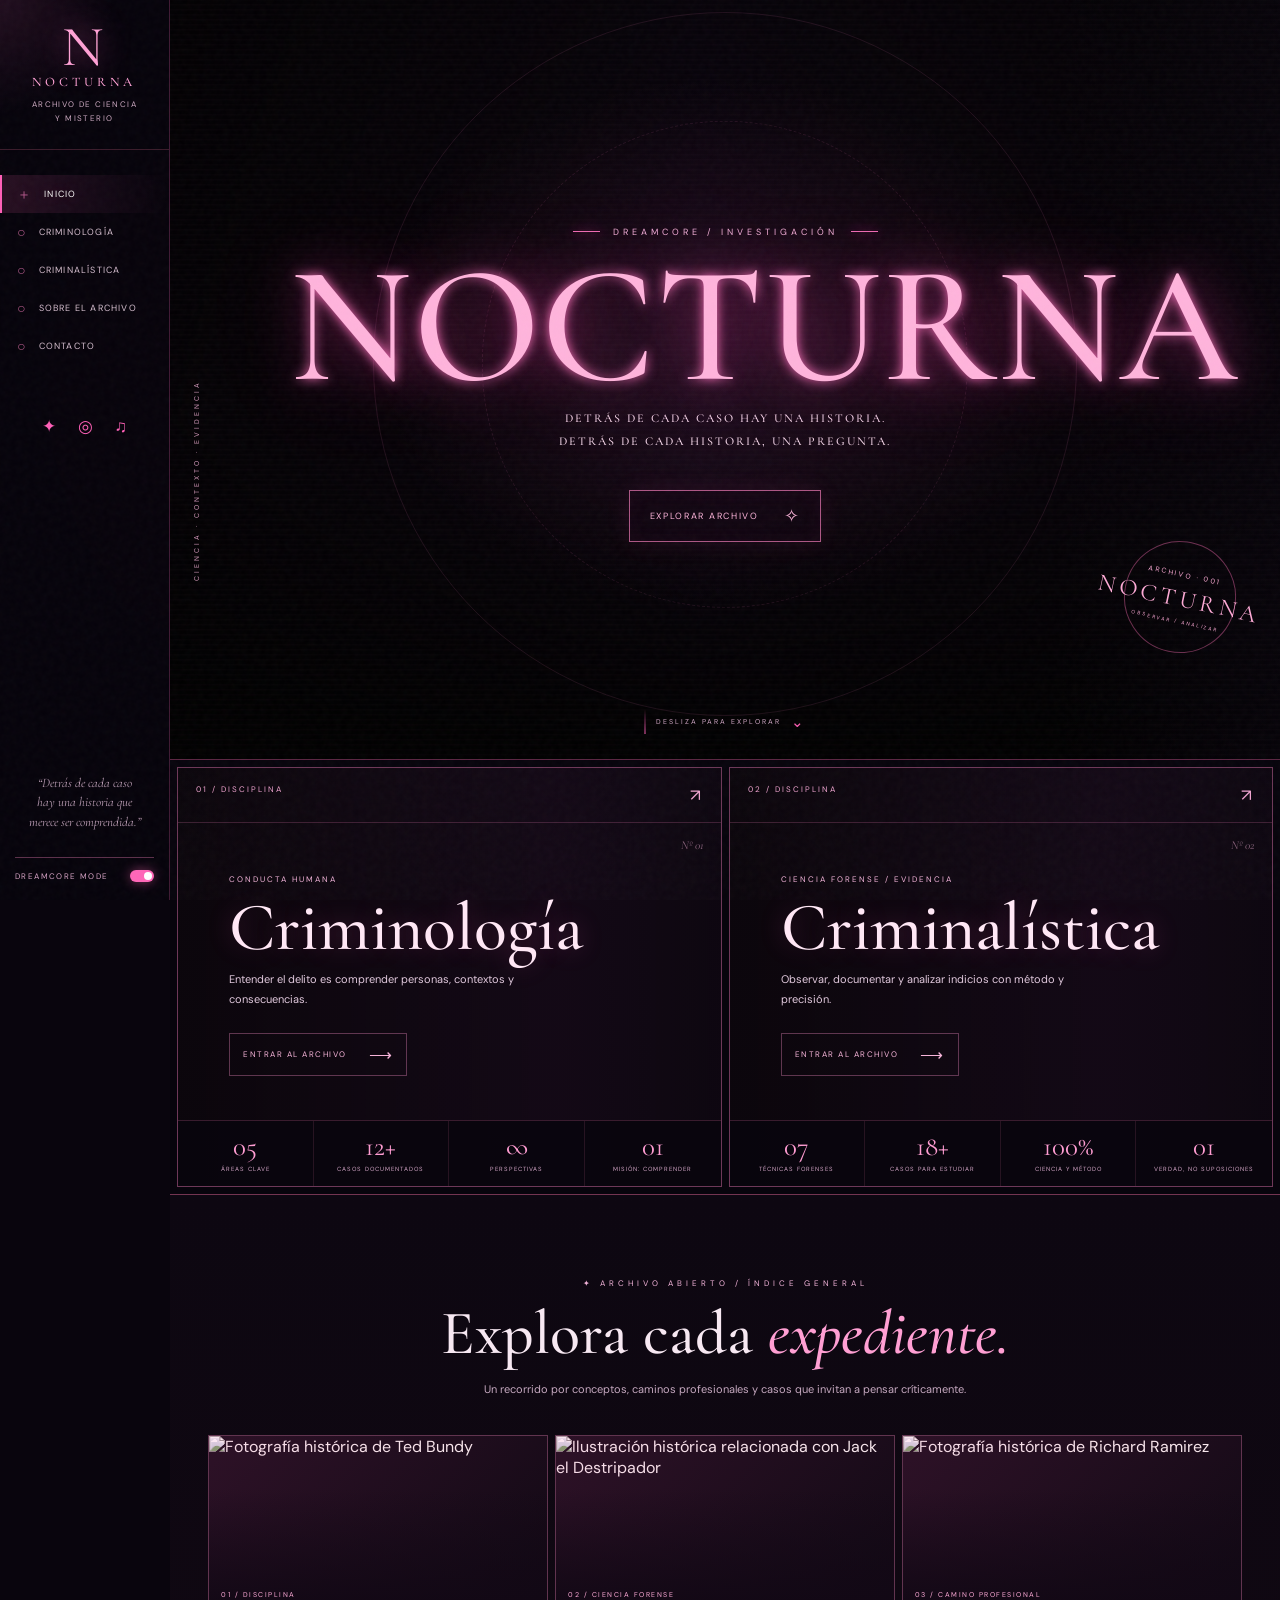
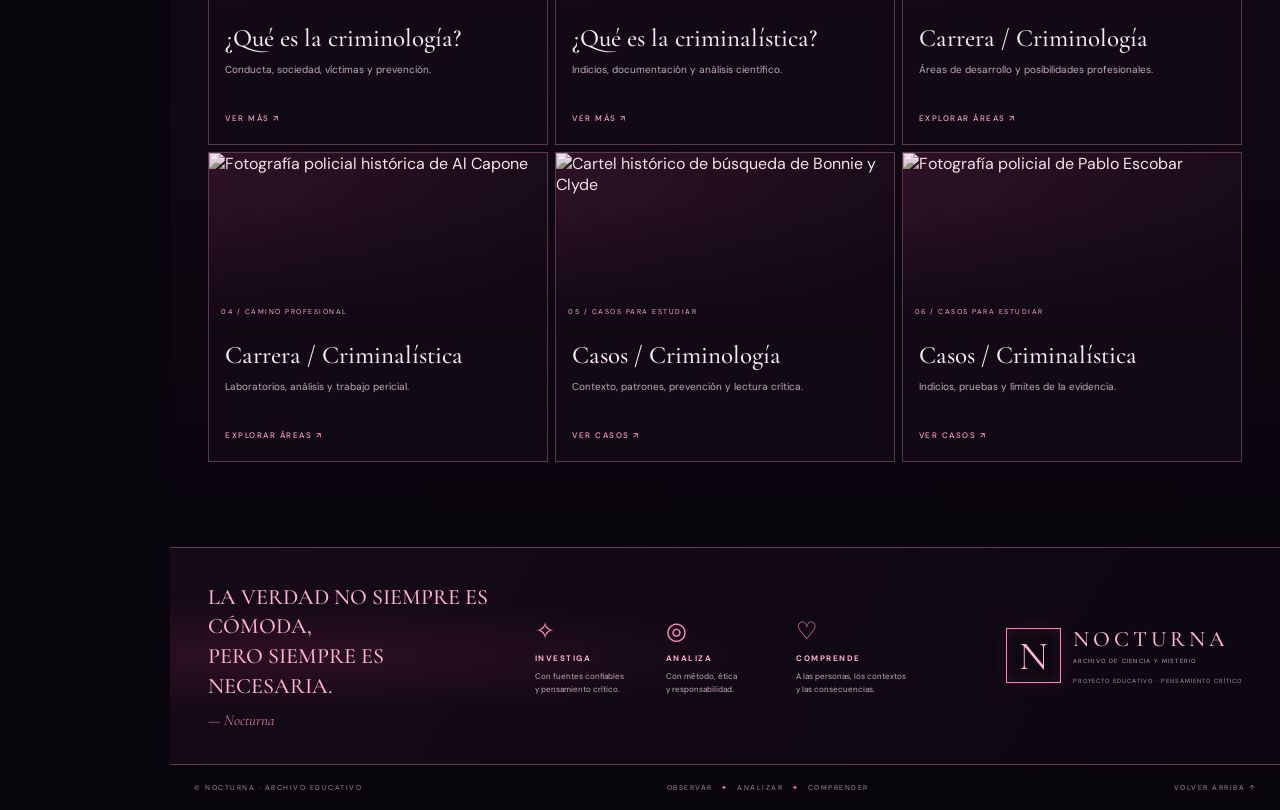
==== index.html @ 938186e5 "Add files via upload" ====
<!doctype html>
<html lang="es">
<head>
<meta charset="utf-8">
<meta name="viewport" content="width=device-width, initial-scale=1">
<meta name="theme-color" content="#09050d">
<meta name="color-scheme" content="dark">
<title>NOCTURNA — Archivo de ciencia y misterio</title>
<link rel="preconnect" href="https://fonts.googleapis.com">
<link rel="preconnect" href="https://fonts.gstatic.com" crossorigin>
<link href="https://fonts.googleapis.com/css2?family=Cormorant+Garamond:wght@400;500;600;700&family=DM+Sans:wght@400;500;600;700&display=swap" rel="stylesheet">
<link rel="stylesheet" href="styles.css">
<script src="script.js" defer></script>
</head>
<body class="home-page">
<div class="reading-progress" aria-hidden="true"></div>
<div class="noise" aria-hidden="true"></div>
<div class="ambient ambient-one" aria-hidden="true"></div><div class="ambient ambient-two" aria-hidden="true"></div>
<aside class="side-rail">
  <a class="brand-mark" href="index.html" aria-label="Nocturna, inicio"><span>N</span><b>NOCTURNA<small>ARCHIVO DE CIENCIA<br>Y MISTERIO</small></b></a>
  <nav class="rail-nav" aria-label="Navegación principal">
    <a class="active" href="index.html"><i>＋</i>Inicio</a>
    <a href="criminologia.html"><i>○</i>Criminología</a>
    <a href="criminalistica.html"><i>○</i>Criminalística</a>
    <a href="#archivo"><i>○</i>Sobre el archivo</a>
    <a href="#contacto"><i>○</i>Contacto</a>
  </nav>
  <div class="rail-social"><span>✦</span><span>◎</span><span>♫</span></div>
  <p class="rail-quote">“Detrás de cada caso<br>hay una historia que<br>merece ser comprendida.”</p>
  <button class="dream-toggle" type="button" aria-pressed="true"><span>DREAMCORE MODE</span><i></i></button>
</aside>
<main class="site-main" id="top">
  <section class="hero-dream">
    <div class="hero-backdrop"></div><div class="hero-vignette"></div>
    <div class="hero-orbit orbit-a"></div><div class="hero-orbit orbit-b"></div>
    <div class="hero-stamp">ARCHIVO · 001<br><b>NOCTURNA</b><small>OBSERVAR / ANALIZAR</small></div>
    <div class="hero-content">
      <p class="kicker"><span></span> DREAMCORE / INVESTIGACIÓN <span></span></p>
      <h1 data-glitch="NOCTURNA">NOCTURNA</h1>
      <p class="hero-subtitle">DETRÁS DE CADA CASO HAY UNA HISTORIA.<br>DETRÁS DE CADA HISTORIA, UNA PREGUNTA.</p>
      <a class="button-outline" href="#disciplinas">EXPLORAR ARCHIVO <b>✧</b></a>
    </div>
    <div class="hero-scroll"><span></span> DESLIZA PARA EXPLORAR <b>⌄</b></div>
    <div class="hero-side-note">CIENCIA · CONTEXTO · EVIDENCIA</div>
  </section>

  <section class="discipline-grid" id="disciplinas">
    <a class="discipline-panel panel-crim reveal" href="criminologia.html">
      <div class="panel-bg"></div><div class="panel-top"><span>01 / DISCIPLINA</span><span>↗</span></div>
      <div class="panel-copy"><p class="kicker">CONDUCTA HUMANA</p><h2>Criminología</h2><p>Entender el delito es comprender personas, contextos y consecuencias.</p><span class="enter-link">ENTRAR AL ARCHIVO <b>⟶</b></span></div>
      <div class="panel-stats"><div><b>05</b><small>ÁREAS CLAVE</small></div><div><b>12+</b><small>CASOS DOCUMENTADOS</small></div><div><b>∞</b><small>PERSPECTIVAS</small></div><div><b>01</b><small>MISIÓN: COMPRENDER</small></div></div>
      <span class="panel-index">Nº 01</span>
    </a>
    <a class="discipline-panel panel-forensic reveal" href="criminalistica.html">
      <div class="panel-bg"></div><div class="panel-top"><span>02 / DISCIPLINA</span><span>↗</span></div>
      <div class="panel-copy"><p class="kicker">CIENCIA FORENSE / EVIDENCIA</p><h2>Criminalística</h2><p>Observar, documentar y analizar indicios con método y precisión.</p><span class="enter-link">ENTRAR AL ARCHIVO <b>⟶</b></span></div>
      <div class="panel-stats"><div><b>07</b><small>TÉCNICAS FORENSES</small></div><div><b>18+</b><small>CASOS PARA ESTUDIAR</small></div><div><b>100%</b><small>CIENCIA Y MÉTODO</small></div><div><b>01</b><small>VERDAD, NO SUPOSICIONES</small></div></div>
      <span class="panel-index">Nº 02</span>
    </a>
  </section>

<section class="archive-board" id="archivo">
    <div class="board-heading reveal">
        <p class="kicker">✦ ARCHIVO ABIERTO / ÍNDICE GENERAL</p>
        <h2>Explora cada <em>expediente.</em></h2>
        <p>Un recorrido por conceptos, caminos profesionales y casos que invitan a pensar críticamente.</p>
    </div>

    <div class="archive-cards">

       
        <a class="archive-card card-portrait reveal" href="criminologia.html">
            <div class="archive-image">
                <img src="https://commons.wikimedia.org/wiki/Special:FilePath/Ted_Bundy_headshot.jpg"
                     alt="Fotografía histórica de Ted Bundy"
                     loading="lazy">
                <span>01 / DISCIPLINA</span>
            </div>
            <div class="archive-copy">
                <h3>¿Qué es la criminología?</h3>
                <p>Conducta, sociedad, víctimas y prevención.</p>
                <b>VER MÁS ↗</b>
            </div>
        </a>

        <a class="archive-card card-lab reveal" href="criminalistica.html">
            <div class="archive-image">
                <img src="https://commons.wikimedia.org/wiki/Special:FilePath/Jack_the_ripper.jpg"
                     alt="Ilustración histórica relacionada con Jack el Destripador"
                     loading="lazy">
                <span>02 / CIENCIA FORENSE</span>
            </div>
            <div class="archive-copy">
                <h3>¿Qué es la criminalística?</h3>
                <p>Indicios, documentación y análisis científico.</p>
                <b>VER MÁS ↗</b>
            </div>
        </a>

        
        <a class="archive-card reveal" href="carrera-criminologia.html">
    <div class="archive-image">
        <img src="https://tse4.mm.bing.net/th/id/OIP.W97RpSwmTF-yBFMrzdHCOQHaDt?r=0&rs=1&pid=ImgDetMain&o=7&rm=3"
             alt="Fotografía histórica de Richard Ramirez"
             loading="lazy">
        <span>03 / CAMINO PROFESIONAL</span>
    </div>
    <div class="archive-copy">
        <h3>Carrera / Criminología</h3>
        <p>Áreas de desarrollo y posibilidades profesionales.</p>
        <b>EXPLORAR ÁREAS ↗</b>
    </div>
</a>
        
        <a class="archive-card reveal" href="carrera-criminalistica.html">
            <div class="archive-image">
                <img src="https://commons.wikimedia.org/wiki/Special:FilePath/Al_Capone.jpg"
                     alt="Fotografía policial histórica de Al Capone"
                     loading="lazy">
                <span>04 / CAMINO PROFESIONAL</span>
            </div>
            <div class="archive-copy">
                <h3>Carrera / Criminalística</h3>
                <p>Laboratorios, análisis y trabajo pericial.</p>
                <b>EXPLORAR ÁREAS ↗</b>
            </div>
        </a>

        
        <a class="archive-card card-case reveal" href="casos-criminologia.html">
            <div class="archive-image">
                <img src="https://commons.wikimedia.org/wiki/Special:FilePath/Bonnie_%26_Clyde_wanted_poster%2C_1934.jpg"
                     alt="Cartel histórico de búsqueda de Bonnie y Clyde"
                     loading="lazy">
                <span>05 / CASOS PARA ESTUDIAR</span>
            </div>
            <div class="archive-copy">
                <h3>Casos / Criminología</h3>
                <p>Contexto, patrones, prevención y lectura crítica.</p>
                <b>VER CASOS ↗</b>
            </div>
        </a>

        
        <a class="archive-card card-case reveal" href="casos-criminalistica.html">
            <div class="archive-image">
                <img src="https://commons.wikimedia.org/wiki/Special:FilePath/Pablo_Escobar_1976_mugshot.png"
                     alt="Fotografía policial de Pablo Escobar"
                     loading="lazy">
                <span>06 / CASOS PARA ESTUDIAR</span>
            </div>
            <div class="archive-copy">
                <h3>Casos / Criminalística</h3>
                <p>Indicios, pruebas y límites de la evidencia.</p>
                <b>VER CASOS ↗</b>
            </div>
        </a>

    </div>
</section>

  <section class="manifesto" id="contacto">
    <div class="manifesto-quote"><p>LA VERDAD NO SIEMPRE ES CÓMODA,<br>PERO SIEMPRE ES NECESARIA.</p><em>— Nocturna</em></div>
    <div class="manifesto-values"><div><span>✧</span><b>INVESTIGA</b><small>Con fuentes confiables<br>y pensamiento crítico.</small></div><div><span>◎</span><b>ANALIZA</b><small>Con método, ética<br>y responsabilidad.</small></div><div><span>♡</span><b>COMPRENDE</b><small>A las personas, los contextos<br>y las consecuencias.</small></div></div>
    <div class="manifesto-brand"><span class="brand-square">N</span><div><b>NOCTURNA</b><small>ARCHIVO DE CIENCIA Y MISTERIO</small></div><p>PROYECTO EDUCATIVO · PENSAMIENTO CRÍTICO</p></div>
  </section>
  <footer class="site-footer"><span>© NOCTURNA · ARCHIVO EDUCATIVO</span><span>OBSERVAR <i>✦</i> ANALIZAR <i>✦</i> COMPRENDER</span><a href="#top">VOLVER ARRIBA ↑</a></footer>
</main>
</body>
</html>
---- styles.css ----
@import url('https://fonts.googleapis.com/css2?family=Cormorant+Garamond:wght@400;500;600;700&family=DM+Sans:wght@400;500;600;700&display=swap');
:root{--bg:#09050d;--panel:#120914;--pink:#ff5fb7;--pink2:#ffa1d5;--violet:#a66bff;--text:#f7e8f2;--muted:#c3a8bc;--line:#63344f;--serif:'Cormorant Garamond',Georgia,serif;--sans:'DM Sans',Arial,sans-serif;--rail:170px}
*{box-sizing:border-box}html{scroll-behavior:smooth;scroll-padding-top:80px;background:var(--bg)}body{margin:0;background:var(--bg);color:var(--text);font-family:var(--sans);overflow-x:hidden}a{color:inherit;text-decoration:none}img{max-width:100%;display:block}button{font:inherit}::selection{background:#ff5fb766;color:white}
body:before{content:"";position:fixed;inset:0;z-index:70;pointer-events:none;opacity:.08;background-image:url("data:image/svg+xml,%3Csvg viewBox='0 0 180 180' xmlns='http://www.w3.org/2000/svg'%3E%3Cfilter id='n'%3E%3CfeTurbulence type='fractalNoise' baseFrequency='.8' numOctaves='3' stitchTiles='stitch'/%3E%3C/filter%3E%3Crect width='100%25' height='100%25' filter='url(%23n)' opacity='.4'/%3E%3C/svg%3E")}
.reading-progress{position:fixed;z-index:100;top:0;left:0;width:0;height:2px;background:linear-gradient(90deg,#ff5fb7,#b06cff,#b4efff);box-shadow:0 0 15px #ff5fb7}
.noise{position:fixed;inset:0;z-index:0;pointer-events:none;background-image:radial-gradient(1px 1px at 12% 25%,#fff 50%,transparent),radial-gradient(2px 2px at 82% 15%,#ff91d5 50%,transparent),radial-gradient(1px 1px at 41% 78%,#fff 50%,transparent),radial-gradient(1px 1px at 70% 64%,#d8a3ff 50%,transparent);background-size:280px 300px,420px 390px,330px 350px,390px 420px;opacity:.42;animation:stars 45s linear infinite}
.ambient{position:fixed;z-index:0;width:40vw;height:40vw;border-radius:50%;filter:blur(90px);opacity:.1;pointer-events:none}.ambient-one{background:#ff3cae;left:10%;top:15%;animation:ambient 14s ease-in-out infinite alternate}.ambient-two{background:#7e42ff;right:0;bottom:0;animation:ambient 18s ease-in-out infinite alternate-reverse}
.side-rail{position:fixed;z-index:60;inset:0 auto 0 0;width:var(--rail);display:flex;flex-direction:column;background:#07040bea;border-right:1px solid #b04a8355;backdrop-filter:blur(18px);padding:0 0 18px}.brand-mark{height:150px;display:flex;align-items:center;justify-content:center;flex-direction:column;gap:5px;border-bottom:1px solid #74364f7a;color:var(--pink2);font-family:var(--serif);letter-spacing:4px}.brand-mark>span{font-size:57px;line-height:.8;text-shadow:0 0 30px #ff5fb7aa}.brand-mark b{font-weight:500;font-size:13px;text-align:center}.brand-mark small{display:block;font:8px/1.7 var(--sans);letter-spacing:1.4px;color:#cda9c2;margin-top:8px}.rail-nav{padding:25px 0;display:grid;gap:0}.rail-nav a{height:38px;display:flex;align-items:center;gap:12px;padding:0 15px;color:#d7bfd0;text-transform:uppercase;font-size:9px;letter-spacing:1.2px;border-left:2px solid transparent;transition:.3s}.rail-nav a i{font-style:normal;color:#b45a8d;font-size:14px}.rail-nav a:hover,.rail-nav a.active{color:#fff;border-left-color:var(--pink);background:linear-gradient(90deg,#ff5fb722,transparent);text-shadow:0 0 14px #ff5fb755}.rail-social{display:flex;justify-content:center;gap:22px;padding:25px 0;color:var(--pink);font-size:17px}.rail-quote{margin:auto 14px 25px;text-align:center;font:italic 13px/1.5 var(--serif);color:#b99bb3}.dream-toggle{margin:0 15px;padding:12px 0 0;border:0;border-top:1px solid #5c304b;background:none;color:#d8a4c7;display:flex;align-items:center;justify-content:space-between;font-size:8px;letter-spacing:1.4px;cursor:pointer}.dream-toggle i{width:24px;height:12px;border-radius:20px;background:#ff66b8;box-shadow:0 0 12px #ff66b877;position:relative}.dream-toggle i:after{content:"";position:absolute;width:8px;height:8px;right:2px;top:2px;border-radius:50%;background:white;transition:.3s}.dream-toggle[aria-pressed="false"] i{background:#5e5261;box-shadow:none}.dream-toggle[aria-pressed="false"] i:after{right:14px}
.site-main{position:relative;z-index:1;margin-left:var(--rail);min-width:0}.hero-dream{height:min(760px,100vh);min-height:590px;position:relative;isolation:isolate;overflow:hidden;display:flex;align-items:center;justify-content:center;text-align:center;border-bottom:1px solid #9d426d88;background:#100714}.hero-backdrop{position:absolute;inset:-4%;z-index:-3;background-image:linear-gradient(90deg,#08040bd1,#13071865 48%,#08040bba),linear-gradient(0deg,#0a050e 0%,transparent 45%,#0a050e55),url('https://images.unsplash.com/photo-1518709268805-4e9042af9f23?auto=format&fit=crop&w=2200&q=90');background-size:cover;background-position:center 48%;filter:saturate(.8) contrast(1.15);animation:heroZoom 32s ease-in-out infinite alternate}.hero-vignette{position:absolute;inset:0;z-index:-2;background:radial-gradient(ellipse at 50% 45%,#ec58b61b,transparent 45%),linear-gradient(90deg,transparent 80%,#09050d99)}.hero-dream:before{content:"";position:absolute;inset:0;pointer-events:none;background:repeating-linear-gradient(0deg,transparent 0 3px,#ff8bc507 4px 5px);opacity:.55}.hero-content{width:min(900px,90%);padding:40px 15px;animation:heroEnter 1.6s cubic-bezier(.16,1,.3,1) both}.kicker{display:flex;align-items:center;justify-content:center;gap:13px;font-size:9px;letter-spacing:4px;color:#f2b3d9}.kicker>span{display:inline-block;width:27px;height:1px;background:#ef6eb6;box-shadow:0 0 12px #ff5fb7}.hero-content h1{position:relative;margin:22px 0 14px;font:500 clamp(76px,13vw,178px)/.8 var(--serif);letter-spacing:.01em;color:#ffb4dc;text-shadow:0 0 12px #ff72be,0 0 55px #ff4cae88,0 0 110px #d92f9b55;animation:titlePulse 6s ease-in-out infinite}.hero-content h1:after{content:"NOCTURNA";position:absolute;inset:0;color:#a55dff;opacity:0;clip-path:inset(45% 0 42%);transform:translateX(4px);animation:glitch 8s infinite}.hero-subtitle{font:500 12px/1.9 var(--serif);letter-spacing:2px;color:#f6d9eb}.button-outline{display:inline-flex;align-items:center;gap:25px;margin-top:26px;padding:13px 20px;border:1px solid #ff81c2a8;color:#ffb6dc;font-size:9px;letter-spacing:1.7px;background:#16081755;box-shadow:inset 0 0 20px #ff5fb70c,0 0 25px #ff5fb718;transition:transform .35s,box-shadow .35s,background .35s}.button-outline:hover{transform:translateY(-4px);background:#ff5fb71c;box-shadow:0 0 30px #ff5fb744,inset 0 0 25px #ff5fb71c}.button-outline b{font-size:18px;font-weight:400}.hero-stamp{position:absolute;right:4%;bottom:14%;width:112px;height:112px;border:1px solid #f96cb46b;border-radius:50%;display:flex;flex-direction:column;align-items:center;justify-content:center;gap:5px;color:#ffabd7;font-size:7px;letter-spacing:2px;transform:rotate(12deg);animation:stampFloat 9s ease-in-out infinite}.hero-stamp b{font:24px var(--serif);letter-spacing:4px}.hero-stamp small{font-size:5px}.hero-scroll{position:absolute;bottom:25px;left:50%;transform:translateX(-50%);display:flex;align-items:center;gap:10px;font-size:7px;letter-spacing:2px;color:#d3a9c7}.hero-scroll span{width:1px;height:25px;background:linear-gradient(transparent,var(--pink));animation:scrollLine 1.8s ease-in-out infinite}.hero-scroll b{font-size:15px;color:var(--pink);font-weight:400}.hero-side-note{position:absolute;left:22px;top:50%;writing-mode:vertical-rl;transform:rotate(180deg);font-size:7px;letter-spacing:3px;color:#d49abb}
.hero-orbit{position:absolute;border:1px solid #ff80c41b;border-radius:50%;pointer-events:none}.orbit-a{width:55vw;height:55vw;left:50%;top:48%;transform:translate(-50%,-50%);animation:orbitSpin 80s linear infinite}.orbit-b{width:38vw;height:38vw;left:50%;top:48%;transform:translate(-50%,-50%);border-style:dashed;animation:orbitSpin 100s linear infinite reverse}
.discipline-grid{display:grid;grid-template-columns:1fr 1fr;gap:7px;padding:7px;background:#07040c;border-bottom:1px solid #733451}.discipline-panel{min-height:420px;position:relative;isolation:isolate;overflow:hidden;border:1px solid #6d3858;background:#130917;display:flex;flex-direction:column;justify-content:space-between;transition:border-color .4s}.discipline-panel:hover{border-color:#ff80c4;box-shadow:inset 0 0 45px #ff5fb711,0 0 25px #ff5fb71a}.panel-bg{position:absolute;inset:0;z-index:-2;background-size:cover;background-position:center;filter:saturate(.75);transition:transform 1s,filter .6s}.panel-crim .panel-bg{background-image:linear-gradient(90deg,#0b050bd9,#16081775 70%,#09050c88),url('https://i.makeagif.com/media/10-30-2022/An2m3F.gif')}.panel-forensic .panel-bg{background-image:linear-gradient(90deg,#0b050bd9,#16081775 70%,#09050c88),url('https://media1.tenor.com/m/6hXnv1SwaI8AAAAC/terrified-ed-gein.gif')}.discipline-panel:hover .panel-bg{transform:scale(1.06);filter:saturate(1)}.panel-top{display:flex;justify-content:space-between;padding:16px 18px;color:#f0a4d0;font-size:8px;letter-spacing:2px;border-bottom:1px solid #d66ca33d}.panel-top span:last-child{font-size:17px}.panel-copy{max-width:490px;padding:28px clamp(20px,4vw,54px) 30px}.panel-copy .kicker{justify-content:flex-start;font-size:8px;letter-spacing:2px}.panel-copy h2{font:500 clamp(40px,5.3vw,72px)/.92 var(--serif);margin:12px 0;color:#ffe7f5;text-shadow:0 0 25px #f35cac44}.panel-copy>p:not(.kicker){max-width:310px;font-size:11px;line-height:1.8;color:#e1c9dd}.enter-link{display:inline-flex;gap:22px;align-items:center;margin-top:12px;padding:10px 13px;border:1px solid #f28ac35c;color:#f6b4d9;font-size:8px;letter-spacing:1.5px;transition:.3s}.discipline-panel:hover .enter-link{background:#ff5fb71a;border-color:#ff8dcb;box-shadow:0 0 18px #ff5fb722}.enter-link b{font-size:16px;font-weight:400}.panel-stats{display:grid;grid-template-columns:repeat(4,1fr);background:#09050de0;border-top:1px solid #8d45695e}.panel-stats div{padding:13px 5px;text-align:center;border-right:1px solid #6b36524f}.panel-stats div:last-child{border:0}.panel-stats b{display:block;font:27px/.95 var(--serif);color:#ff9dd2}.panel-stats small{display:block;margin-top:5px;font-size:6px;letter-spacing:1px;color:#d3a6c6}.panel-index{position:absolute;right:18px;top:70px;font:italic 12px var(--serif);color:#f7b6db8a}
.archive-board{padding:75px clamp(18px,3vw,44px) 85px;background:linear-gradient(180deg,#0d0711,#100812 55%,#09050d)}.board-heading{margin:0 auto 35px;text-align:center;max-width:620px}.board-heading .kicker{font-size:8px}.board-heading h2{font:500 clamp(38px,5vw,62px)/1 var(--serif);margin:15px 0}.board-heading h2 em{color:#ff9fd3}.board-heading>p:last-child{font-size:11px;line-height:1.8;color:#c6a9c0}.archive-cards{display:grid;grid-template-columns:repeat(3,minmax(0,1fr));gap:7px}.archive-card{min-width:0;position:relative;border:1px solid #61344f;background:#110914;overflow:hidden;transition:transform .4s,border-color .4s,box-shadow .4s}.archive-card:hover{transform:translateY(-6px);border-color:#ff7ebf;box-shadow:0 18px 45px #0008,0 0 22px #ff5fb718}.archive-image{height:175px;position:relative;overflow:hidden}.archive-image:after{content:"";position:absolute;inset:0;background:linear-gradient(0deg,#120815 0%,transparent 70%),linear-gradient(135deg,#e849a322,transparent)}.archive-image img{width:100%;height:100%;object-fit:cover;filter:grayscale(.25) sepia(.1) saturate(.65);transition:transform .8s,filter .5s}.archive-card:hover .archive-image img{transform:scale(1.08);filter:saturate(.95)}.archive-image span{position:absolute;z-index:1;left:12px;bottom:12px;color:#ffabd8;font-size:7px;letter-spacing:1.5px}.archive-copy{padding:15px 16px 18px}.archive-copy h3{font:500 25px/1 var(--serif);margin:0 0 10px;color:#fbe6f4}.archive-copy p{font-size:10px;line-height:1.7;color:#c3a9bd;min-height:34px}.archive-copy>b{display:inline-block;margin-top:6px;color:#ff9fd2;font-size:8px;letter-spacing:1.5px;font-weight:500}.archive-card:hover .archive-copy>b{color:white;text-shadow:0 0 12px #ff5fb7}
.manifesto{display:grid;grid-template-columns:1fr 1.25fr 1fr;gap:22px;align-items:center;padding:35px clamp(18px,3vw,40px);border-top:1px solid #703550;border-bottom:1px solid #703550;background:radial-gradient(ellipse at 10% 50%,#a42c712b,transparent 35%),linear-gradient(120deg,#170a17,#0c0710)}.manifesto-quote p{font:500 22px/1.35 var(--serif);color:#ffb1d8;margin:0}.manifesto-quote em{display:block;margin-top:9px;font:italic 15px var(--serif);color:#c57ab0}.manifesto-values{display:grid;grid-template-columns:repeat(3,1fr);gap:12px}.manifesto-values div{display:grid;justify-items:start;gap:7px}.manifesto-values span{font-size:24px;color:#ff87c7}.manifesto-values b{font-size:8px;letter-spacing:1.5px;color:#ffb1d8}.manifesto-values small{font-size:8px;line-height:1.7;color:#c5a9be}.manifesto-brand{display:grid;grid-template-columns:55px 1fr;gap:12px;align-items:center;justify-self:end}.brand-square{grid-row:span 2;display:grid;place-items:center;width:55px;height:55px;border:1px solid #ff80c4;color:#ffb4dc;font:40px var(--serif);box-shadow:inset 0 0 15px #ff5fb71b,0 0 20px #ff5fb71b}.manifesto-brand>div>b{font:500 22px var(--serif);letter-spacing:4px;color:#ffb4dc}.manifesto-brand>div>small{display:block;font-size:6px;letter-spacing:1.2px;color:#c9a5bf;margin-top:5px}.manifesto-brand>p{grid-column:2;margin:0;font-size:6px;letter-spacing:1px;color:#b892ad}.site-footer{display:flex;justify-content:space-between;gap:15px;flex-wrap:wrap;padding:18px 24px;background:#07040a;color:#a989a1;font-size:7px;letter-spacing:1.5px}.site-footer i{font-style:normal;color:#ff75c0;padding:0 5px}.site-footer a:hover{color:#ffb5dc}
.reveal{opacity:0;transform:translateY(24px);filter:blur(3px);transition:opacity .9s,transform .9s cubic-bezier(.16,1,.3,1),filter .9s}.reveal.visible{opacity:1;transform:none;filter:none}
.cursor-glow{position:fixed;z-index:65;pointer-events:none;width:230px;height:230px;left:0;top:0;border-radius:50%;transform:translate(-50%,-50%);background:radial-gradient(circle,#ff62bb1c,transparent 70%);mix-blend-mode:screen}.cursor-trail{position:fixed;z-index:66;pointer-events:none;width:5px;height:5px;border-radius:50%;background:#ffc5e6;box-shadow:0 0 14px 4px #ff69bd88;animation:trailFade .65s ease-out forwards}
.dream-off .noise,.dream-off .ambient,.dream-off .hero-orbit{display:none}.dream-off .hero-content h1{text-shadow:none}.dream-off .cursor-glow{display:none}
@keyframes stars{to{background-position:280px 300px,-420px 390px,330px -350px,-390px -420px}}@keyframes ambient{to{transform:translate(10vw,-6vh) scale(1.25);opacity:.17}}@keyframes heroZoom{from{transform:scale(1);filter:saturate(.7) contrast(1.05)}to{transform:scale(1.12);filter:saturate(1) contrast(1.2)}}@keyframes heroEnter{from{opacity:0;transform:translateY(30px);filter:blur(8px)}to{opacity:1;transform:none;filter:none}}@keyframes titlePulse{0%,100%{text-shadow:0 0 12px #ff72be,0 0 55px #ff4cae66,0 0 100px #d92f9b33}50%{text-shadow:0 0 18px #fff0fa,0 0 65px #ff4caeaa,0 0 130px #d92f9b66}}@keyframes glitch{0%,93%,100%{opacity:0;transform:translateX(0)}94%{opacity:.7;transform:translateX(-5px)}95%{opacity:.35;transform:translateX(5px)}96%{opacity:0}}@keyframes stampFloat{0%,100%{transform:rotate(12deg) translateY(0)}50%{transform:rotate(7deg) translateY(-13px)}}@keyframes scrollLine{0%,100%{opacity:.4;transform:scaleY(.7);transform-origin:top}50%{opacity:1;transform:scaleY(1.1)}}@keyframes orbitSpin{to{rotate:360deg}}@keyframes trailFade{to{opacity:0;transform:scale(.1) translateY(8px)}}

/* Shared subpage design system */
.header{position:sticky;top:0;z-index:60;min-height:72px;padding:10px clamp(18px,4vw,60px);display:flex;align-items:center;justify-content:space-between;gap:22px;background:#09050de8;border-bottom:1px solid #6f3855;backdrop-filter:blur(18px)}.header:after{content:"";position:absolute;bottom:-1px;left:0;right:0;height:1px;background:linear-gradient(90deg,transparent,#ff69ba,#a56cff,transparent);animation:line 7s infinite alternate}.logo{display:flex;align-items:center;gap:11px;font:500 17px var(--serif);letter-spacing:3px}.logo>span{width:38px;height:38px;display:grid;place-items:center;border:1px solid #ff86c7;color:#ffadd8;font:26px var(--serif);box-shadow:0 0 20px #ff69ba22}.logo small{display:block;margin-top:4px;font:7px var(--sans);letter-spacing:1.5px;color:#c8a8c0}.nav{display:flex;gap:clamp(16px,3vw,38px)}.nav a{position:relative;padding:12px 0;color:#d8bed1;font-size:9px;letter-spacing:1.7px;text-transform:uppercase}.nav a:after{content:"";position:absolute;left:0;right:100%;bottom:4px;height:1px;background:#ff86c7;transition:right .3s}.nav a:hover,.nav a.active{color:#ffadd8}.nav a:hover:after,.nav a.active:after{right:0}.menu{display:none;background:#201021;color:#ffd7ec;border:1px solid #63344f;padding:8px 11px}.skip-link{position:absolute;left:-9999px}.skip-link:focus{left:10px;top:10px;z-index:100;padding:12px;background:#180b1b}.pagehero{position:relative;isolation:isolate;min-height:clamp(400px,55vw,650px);display:flex;align-items:end;padding:clamp(42px,7vw,85px) max(22px,calc((100vw - 1180px)/2));overflow:hidden;background:#130815}.pagehero:before{content:"";position:absolute;inset:-4%;z-index:-2;background-image:var(--photo);background-size:cover;background-position:center;filter:saturate(.65) contrast(1.15);animation:heroZoom 28s ease-in-out infinite alternate}.pagehero:after{content:"";position:absolute;inset:0;z-index:-1;background:linear-gradient(90deg,#09050df0,#100711b8 48%,#09050d44),linear-gradient(0deg,#09050d,transparent 55%),radial-gradient(ellipse at 75% 35%,#ff5fb71b,transparent 40%)}.pagehero-inner{max-width:800px}.eyebrow{font-size:9px;letter-spacing:3px;color:#ff91cb;text-transform:uppercase}.pagehero h1,.article h2,.intro h2,.career-area h2,.casecollection h2,.skill-inner h2,.visual-interlude h2{font:500 clamp(42px,6vw,82px)/.98 var(--serif);letter-spacing:-.6px}.pagehero h1{margin:22px 0;color:#ffe8f5;text-shadow:0 0 30px #ff69ba33}.pagehero h1 em,.article h2 em,.intro h2 em,.career-area h2 em,.casecollection h2 em,.skill-inner h2 em,.visual-interlude h2 em{color:#ff9fd2;font-style:italic}.pagehero-inner>p:not(.eyebrow){max-width:590px;font-size:13px;line-height:1.9;color:#dfc8db}.crumb{margin-top:24px;font-size:9px;letter-spacing:1.5px;color:#d4b2cb}.crumb a{color:#ffacd8;border-bottom:1px solid #ff8bc366;padding-bottom:3px}.wrap{width:min(1180px,calc(100% - 42px));margin-inline:auto}.content{display:grid;grid-template-columns:minmax(0,1fr) 285px;gap:clamp(30px,5vw,70px);padding-block:80px;align-items:start}.article p,.intro p,.caseintro p,.visual-interlude p{font-size:13px;line-height:1.95;color:#c9afc4}.article .lead{font-size:15px;color:#ead5e5}.article h2,.intro h2,.career-area h2,.casecollection h2,.skill-inner h2,.visual-interlude h2{margin:16px 0 24px}.quote,.warning{margin:30px 0;padding:24px;background:linear-gradient(135deg,#421b3b99,#180d20);border:1px solid #8d426b;box-shadow:0 0 28px #ff5fb711}.quote>span,.warning>span{color:#ff9fd2;font-size:24px}.quote p,.warning p{margin-bottom:0}.quote b,.warning b{color:#ffe5f4}.subhead{margin-top:52px!important}.topics article,.career-list article{display:grid;grid-template-columns:44px 1fr;gap:17px;padding:22px 0;border-bottom:1px solid #63344f;transition:padding .3s}.topics article:hover,.career-list article:hover{padding-left:10px;background:linear-gradient(90deg,#ff5fb711,transparent)}.topics article>span,.career-list article>span{font:italic 25px var(--serif);color:#ff8ac7}.topics h3,.career-list h3{margin:0 0 8px;font:600 18px var(--serif);color:#ffe7f4}.topics p,.career-list p{margin:0;font-size:12px}.wideimg{margin:38px 0;border:1px solid #793d60;overflow:hidden}.wideimg img{width:100%;height:clamp(230px,32vw,390px);object-fit:cover;filter:saturate(.7);transition:transform .8s,filter .5s}.wideimg:hover img{transform:scale(1.05);filter:saturate(1)}.wideimg figcaption{padding:12px 15px;background:#120914;color:#c6a9bf;font-size:10px}.side{position:sticky;top:100px;padding:15px;background:linear-gradient(145deg,#251126,#100812);border:1px solid #78405e;box-shadow:0 20px 60px #0007}.side img{width:100%;height:170px;object-fit:cover;filter:saturate(.65);margin-bottom:20px}.side small,.side>span{color:#ff9fd2;font-size:8px;letter-spacing:2px}.side h3{font:500 32px/1 var(--serif);margin:14px 0;color:#ffe7f4}.side p{font-size:11px;line-height:1.8;color:#c8adc4}.side>span{display:block;border-top:1px solid #63344f;padding:12px 0}.next,.career-area,.casecollection{padding-block:35px 80px}.intro{max-width:650px;margin-bottom:32px}.routes{display:grid;grid-template-columns:repeat(2,minmax(0,1fr));gap:20px}.route{display:grid;grid-template-columns:40% 1fr;min-height:235px;overflow:hidden;background:#170c19;border:1px solid #693752;transition:transform .35s,border-color .35s,box-shadow .35s}.route:hover{transform:translateY(-6px);border-color:#ff85c5;box-shadow:0 20px 55px #0007,0 0 22px #ff5fb71c}.route>img{width:100%;height:100%;min-height:235px;object-fit:cover;filter:saturate(.65);transition:transform .8s}.route:hover>img{transform:scale(1.07);filter:saturate(1)}.route>div{padding:21px;align-self:center}.route small,.casebody small{font-size:8px;letter-spacing:1.5px;color:#ff9fd2}.route h3,.casebody h3{font:500 27px/1 var(--serif);color:#ffe7f4}.route p,.casebody p{font-size:11px;line-height:1.8;color:#c9afc4}.route b{color:#ffadd8;font-size:9px}.career-intro,.caseintro{display:grid;grid-template-columns:1fr 1fr;gap:45px;align-items:center;padding-block:75px}.career-img{width:100%;height:360px;object-fit:cover;filter:saturate(.7);border:1px solid #793d60}.career-list{max-width:900px}.skillband{padding:65px 0;background:radial-gradient(ellipse at 15% 20%,#b74b9a38,transparent 40%),linear-gradient(130deg,#1b1028,#2d1837 60%,#171022);border-block:1px solid #654168}.skill-inner{display:grid;grid-template-columns:1fr 1.2fr;gap:35px;align-items:center}.tags{display:flex;flex-wrap:wrap;gap:9px}.tags span{padding:10px 13px;border:1px solid #87476d;color:#f8dfee;font-size:10px;transition:.3s}.tags span:hover{transform:translateY(-3px);background:#ff5fb71c;border-color:#ff8ac7}.note{display:flex;gap:22px;padding-block:60px}.note>span{font:40px var(--serif);color:#ff9fd2}.note h2{font:500 32px var(--serif);margin:0}.note p{font-size:12px;line-height:1.9;color:#c9afc4}.casegrid{display:grid;grid-template-columns:repeat(3,minmax(0,1fr));gap:18px}.case{background:#170c19;border:1px solid #63344f;overflow:hidden;transition:transform .35s,border-color .35s}.case:hover{transform:translateY(-6px);border-color:#ff85c5}.caseimg{position:relative}.caseimg img{width:100%;height:190px;object-fit:cover;filter:saturate(.65);transition:transform .7s}.case:hover .caseimg img{transform:scale(1.06)}.caseimg span{position:absolute;top:12px;left:12px;padding:7px 9px;background:#120812e8;border:1px solid #a44a7a;color:#ffadd8;font-size:8px;letter-spacing:1.5px}.casebody{padding:18px}.casebody h3{font-size:24px;margin:12px 0}.focus{margin-top:15px;padding:13px;border-left:2px solid #ff8ac7;background:#ff5fb70b}.focus>b{font-size:9px;color:#ffadd8}.focus p{margin-bottom:0}.case details{margin-top:15px;padding-top:12px;border-top:1px solid #63344f}.case summary{cursor:pointer;color:#f7dced;font-size:10px;display:flex;justify-content:space-between}.case details ul{font-size:11px;line-height:1.8;color:#c9afc4;padding-left:18px}.method{padding-block:20px 75px}.method>div{display:grid;grid-template-columns:repeat(3,1fr);gap:15px}.method article{padding:22px;border:1px solid #63344f;background:#160c18}.method article span{font:italic 26px var(--serif);color:#ff8ac7}.method article b{display:block;font:500 20px var(--serif);margin:10px 0}.method article p{font-size:11px;line-height:1.8;color:#c9afc4}.bottomlinks{display:grid;grid-template-columns:1fr 1fr;gap:15px;padding-block:10px 65px}.bottomlinks a{padding:20px;background:#211024;border:1px solid #78405e;transition:.3s}.bottomlinks a:hover{transform:translateY(-4px);border-color:#ff8ac7;box-shadow:0 0 25px #ff5fb71b}.bottomlinks small{display:block;font-size:8px;letter-spacing:1.5px;color:#ffadd8;margin-bottom:9px}.bottomlinks b{font:500 22px var(--serif)}.visual-interlude{display:grid;grid-template-columns:.9fr 1.1fr;gap:30px;align-items:center;margin-block:10px 75px;padding:clamp(22px,4vw,42px);border:1px solid #78405e;background:linear-gradient(135deg,#251126,#100812);overflow:hidden}.visual-interlude-image{position:relative;overflow:hidden;border:1px solid #9a4a76}.visual-interlude-image img{width:100%;height:260px;object-fit:cover;filter:saturate(.7);transition:transform .8s}.visual-interlude:hover img{transform:scale(1.06)}.visual-interlude-image span{position:absolute;bottom:0;left:0;right:0;padding:12px;background:#100812dc;color:#ffadd8;font-size:8px;letter-spacing:1.5px}.footer{display:flex;justify-content:space-between;align-items:center;gap:18px;flex-wrap:wrap;padding:25px clamp(20px,4vw,60px);background:#07040a;border-top:1px solid #63344f}.footer p,.footer>a:last-child{font-size:10px;color:#b99bb3}.footer a:last-child:hover{color:#ffadd8}
@keyframes line{to{transform:scaleX(.2);transform-origin:left}}
@media(max-width:1000px){:root{--rail:140px}.archive-cards{grid-template-columns:repeat(2,minmax(0,1fr))}.manifesto{grid-template-columns:1fr 1fr}.manifesto-brand{grid-column:1/-1;justify-self:center}.content{grid-template-columns:1fr}.side{position:relative;top:auto;max-width:500px}.casegrid{grid-template-columns:repeat(2,minmax(0,1fr))}}
@media(max-width:700px){:root{--rail:0px}.side-rail{position:relative;width:100%;height:auto;inset:auto;display:block;padding:0}.brand-mark{height:85px;flex-direction:row;gap:12px}.brand-mark>span{font-size:40px}.brand-mark small{display:none}.rail-nav{display:flex;overflow-x:auto;padding:0;border-bottom:1px solid #63344f}.rail-nav a{flex:0 0 auto;padding:0 12px;height:42px;font-size:8px}.rail-social,.rail-quote,.dream-toggle{display:none}.site-main{margin-left:0}.hero-dream{min-height:600px;height:82vh}.hero-content h1{font-size:clamp(65px,17vw,115px)}.hero-stamp{width:82px;height:82px;right:6%;bottom:14%}.hero-stamp b{font-size:18px}.hero-side-note{display:none}.discipline-grid{grid-template-columns:1fr}.discipline-panel{min-height:370px}.panel-stats small{font-size:5px}.archive-board{padding:55px 13px}.archive-cards{grid-template-columns:repeat(2,minmax(0,1fr))}.archive-image{height:135px}.archive-copy{padding:12px}.archive-copy h3{font-size:21px}.manifesto{grid-template-columns:1fr;padding:28px 20px}.manifesto-values{gap:8px}.manifesto-brand{justify-self:start}.site-footer{line-height:1.8}.header{padding:10px 15px}.menu{display:block}.nav{display:none;position:absolute;top:100%;left:0;right:0;padding:12px 20px 20px;background:#100812;flex-direction:column;gap:0;border-bottom:1px solid #63344f}.nav.open{display:flex}.nav a{padding:13px 0}.pagehero{min-height:410px;padding:40px 22px}.pagehero h1{font-size:clamp(43px,12vw,70px)}.wrap{width:calc(100% - 30px)}.content{padding-block:55px;gap:30px}.routes,.bottomlinks{grid-template-columns:1fr}.route{min-height:210px}.route>img{min-height:210px}.career-intro,.caseintro{grid-template-columns:1fr;padding-block:50px;gap:25px}.career-img{height:260px}.casegrid{grid-template-columns:1fr}.caseimg img{height:220px}.method>div{grid-template-columns:1fr}.skill-inner{grid-template-columns:1fr}.visual-interlude{grid-template-columns:1fr;margin-bottom:50px}.visual-interlude-image img{height:220px}.footer{flex-direction:column;align-items:flex-start}}
@media(max-width:390px){.archive-cards{grid-template-columns:1fr}.archive-image{height:170px}.hero-subtitle{font-size:10px}.panel-stats b{font-size:23px}.panel-stats small{font-size:5px;letter-spacing:.3px}}
@media(prefers-reduced-motion:reduce){*,*:before,*:after{animation-duration:.01ms!important;animation-iteration-count:1!important;transition-duration:.01ms!important;scroll-behavior:auto!important}.reveal{opacity:1;transform:none;filter:none}}
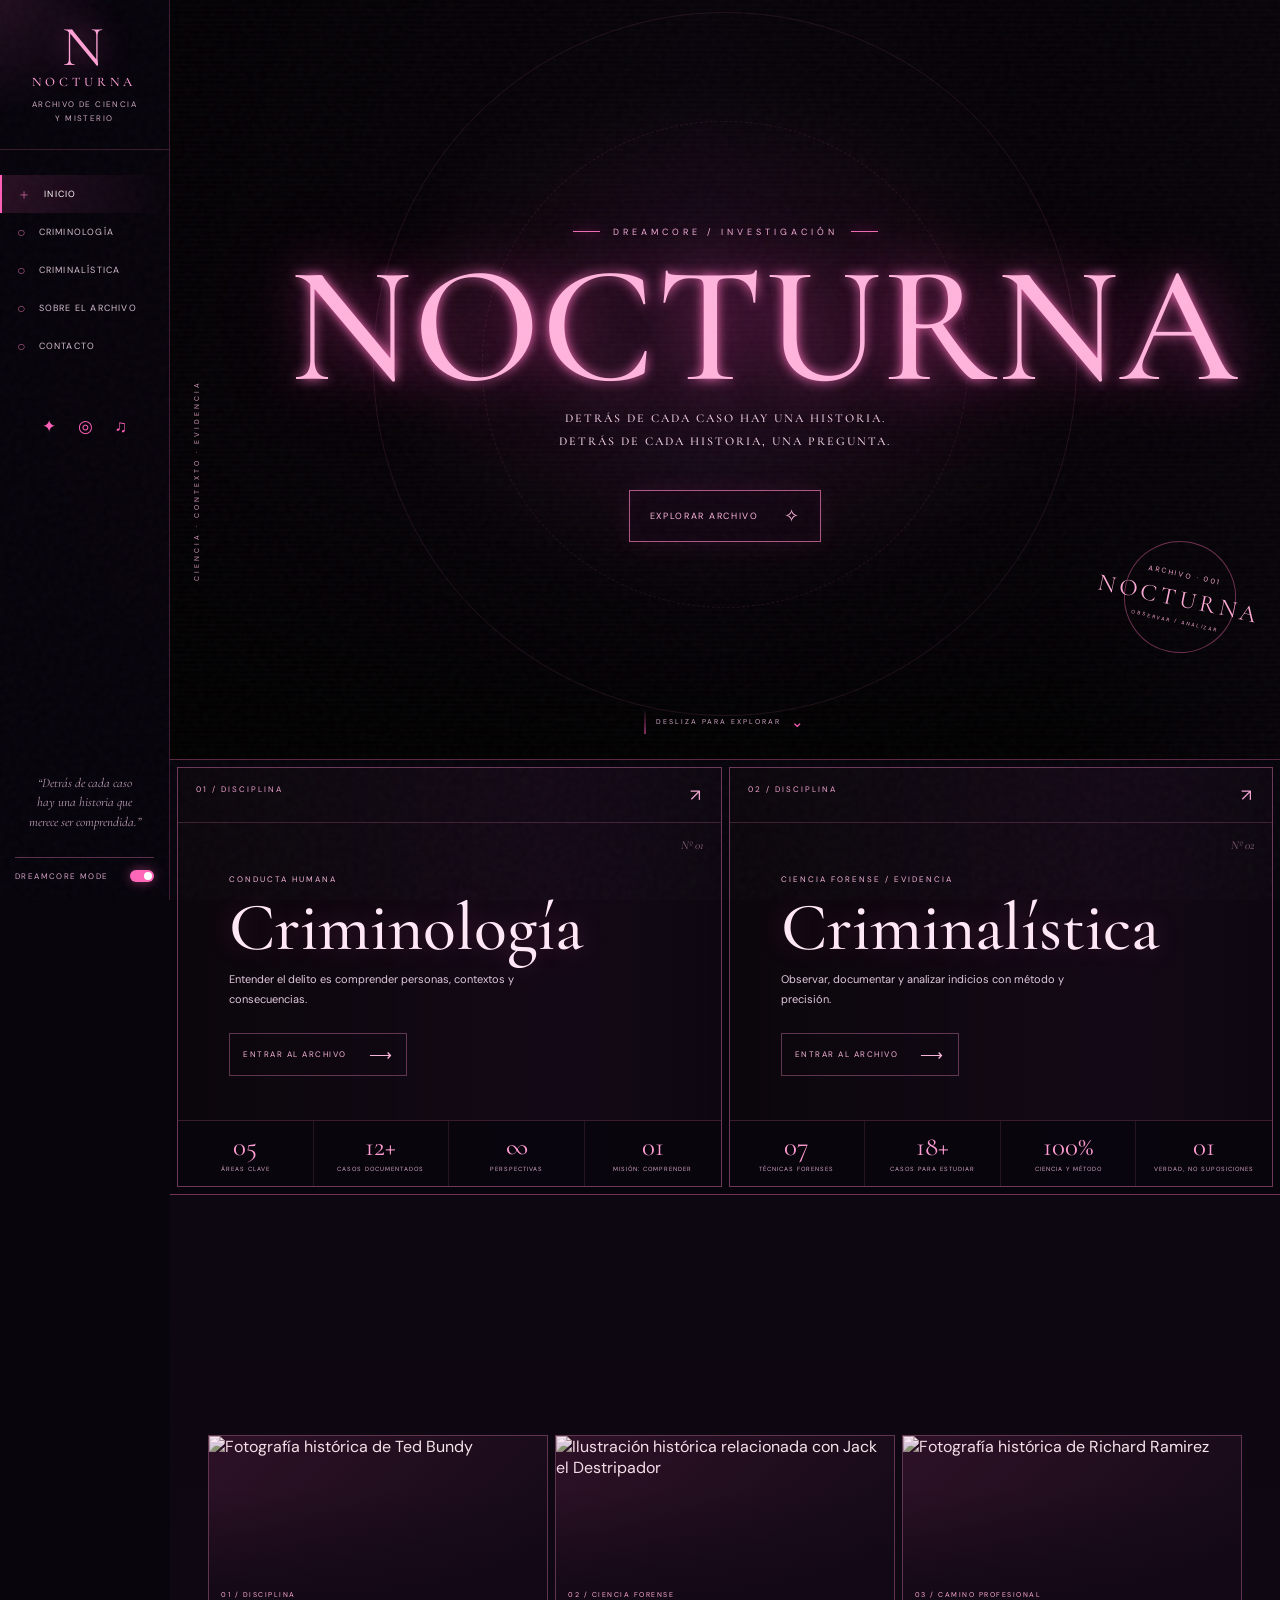
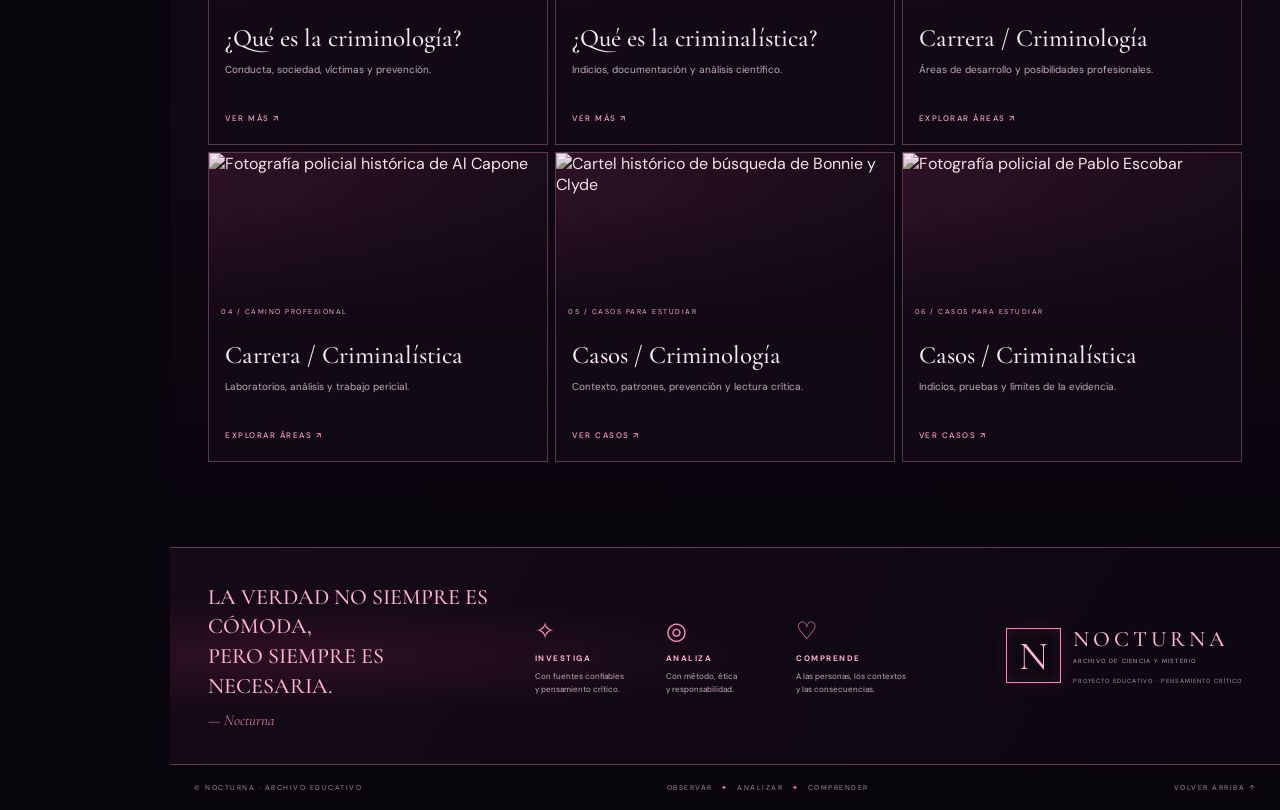
==== commit a8b2f3bf: "Update index.html" ====
--- a/index.html
+++ b/index.html
@@ -5,6 +5,7 @@
 <meta name="viewport" content="width=device-width, initial-scale=1">
 <meta name="theme-color" content="#09050d">
 <meta name="color-scheme" content="dark">
+<meta name="nocturna-music-video" content="NfMegACVJQw">
 <title>NOCTURNA — Archivo de ciencia y misterio</title>
 <link rel="preconnect" href="https://fonts.googleapis.com">
 <link rel="preconnect" href="https://fonts.gstatic.com" crossorigin>
@@ -167,4 +168,4 @@
   <footer class="site-footer"><span>© NOCTURNA · ARCHIVO EDUCATIVO</span><span>OBSERVAR <i>✦</i> ANALIZAR <i>✦</i> COMPRENDER</span><a href="#top">VOLVER ARRIBA ↑</a></footer>
 </main>
 </body>
-</html>+</html>
--- a/styles.css
+++ b/styles.css
@@ -23,3 +23,73 @@
 @media(max-width:700px){:root{--rail:0px}.side-rail{position:relative;width:100%;height:auto;inset:auto;display:block;padding:0}.brand-mark{height:85px;flex-direction:row;gap:12px}.brand-mark>span{font-size:40px}.brand-mark small{display:none}.rail-nav{display:flex;overflow-x:auto;padding:0;border-bottom:1px solid #63344f}.rail-nav a{flex:0 0 auto;padding:0 12px;height:42px;font-size:8px}.rail-social,.rail-quote,.dream-toggle{display:none}.site-main{margin-left:0}.hero-dream{min-height:600px;height:82vh}.hero-content h1{font-size:clamp(65px,17vw,115px)}.hero-stamp{width:82px;height:82px;right:6%;bottom:14%}.hero-stamp b{font-size:18px}.hero-side-note{display:none}.discipline-grid{grid-template-columns:1fr}.discipline-panel{min-height:370px}.panel-stats small{font-size:5px}.archive-board{padding:55px 13px}.archive-cards{grid-template-columns:repeat(2,minmax(0,1fr))}.archive-image{height:135px}.archive-copy{padding:12px}.archive-copy h3{font-size:21px}.manifesto{grid-template-columns:1fr;padding:28px 20px}.manifesto-values{gap:8px}.manifesto-brand{justify-self:start}.site-footer{line-height:1.8}.header{padding:10px 15px}.menu{display:block}.nav{display:none;position:absolute;top:100%;left:0;right:0;padding:12px 20px 20px;background:#100812;flex-direction:column;gap:0;border-bottom:1px solid #63344f}.nav.open{display:flex}.nav a{padding:13px 0}.pagehero{min-height:410px;padding:40px 22px}.pagehero h1{font-size:clamp(43px,12vw,70px)}.wrap{width:calc(100% - 30px)}.content{padding-block:55px;gap:30px}.routes,.bottomlinks{grid-template-columns:1fr}.route{min-height:210px}.route>img{min-height:210px}.career-intro,.caseintro{grid-template-columns:1fr;padding-block:50px;gap:25px}.career-img{height:260px}.casegrid{grid-template-columns:1fr}.caseimg img{height:220px}.method>div{grid-template-columns:1fr}.skill-inner{grid-template-columns:1fr}.visual-interlude{grid-template-columns:1fr;margin-bottom:50px}.visual-interlude-image img{height:220px}.footer{flex-direction:column;align-items:flex-start}}
 @media(max-width:390px){.archive-cards{grid-template-columns:1fr}.archive-image{height:170px}.hero-subtitle{font-size:10px}.panel-stats b{font-size:23px}.panel-stats small{font-size:5px;letter-spacing:.3px}}
 @media(prefers-reduced-motion:reduce){*,*:before,*:after{animation-duration:.01ms!important;animation-iteration-count:1!important;transition-duration:.01ms!important;scroll-behavior:auto!important}.reveal{opacity:1;transform:none;filter:none}}
+
+
+/* =========================================
+   NOCTURNA — BOTÓN MUSICAL FLOTANTE
+========================================= */
+.nocturna-music {
+  position: fixed;
+  right: 28px;
+  bottom: 25px;
+  z-index: 9999;
+  display: flex;
+  flex-direction: column;
+  align-items: flex-end;
+  gap: 8px;
+}
+
+.nocturna-player-host {
+  position: absolute;
+  width: 200px;
+  height: 200px;
+  left: -10000px;
+  top: 0;
+  overflow: hidden;
+  opacity: 0;
+  pointer-events: none;
+}
+
+.nocturna-player-host iframe {
+  width: 200px;
+  height: 200px;
+  border: 0;
+}
+
+.music-button {
+  display: flex;
+  align-items: center;
+  gap: 12px;
+  padding: 13px 19px;
+  border: 1px solid rgba(224, 173, 222, .55);
+  border-radius: 50px;
+  background: rgba(18, 10, 25, .94);
+  color: #f5dff5;
+  font-family: "DM Sans", sans-serif;
+  font-size: 10px;
+  letter-spacing: 2px;
+  cursor: pointer;
+  backdrop-filter: blur(15px);
+  box-shadow: 0 0 25px rgba(191, 111, 190, .12);
+  transition: transform .3s ease, border-color .3s ease, box-shadow .3s ease;
+}
+
+.music-button:hover,
+.music-button:focus-visible {
+  transform: translateY(-3px);
+  border-color: #edb7e8;
+  box-shadow: 0 0 25px rgba(222, 151, 219, .3);
+  outline: none;
+}
+
+.music-icon {
+  display: grid;
+  place-items: center;
+  width: 27px;
+  height: 27px;
+  flex: 0 0 27px;
+  border: 1px solid rgba(224, 173, 222, .5);
+  border-radius: 50%;
+  color: #edb7e8;
+  font-size: 18px;
+}
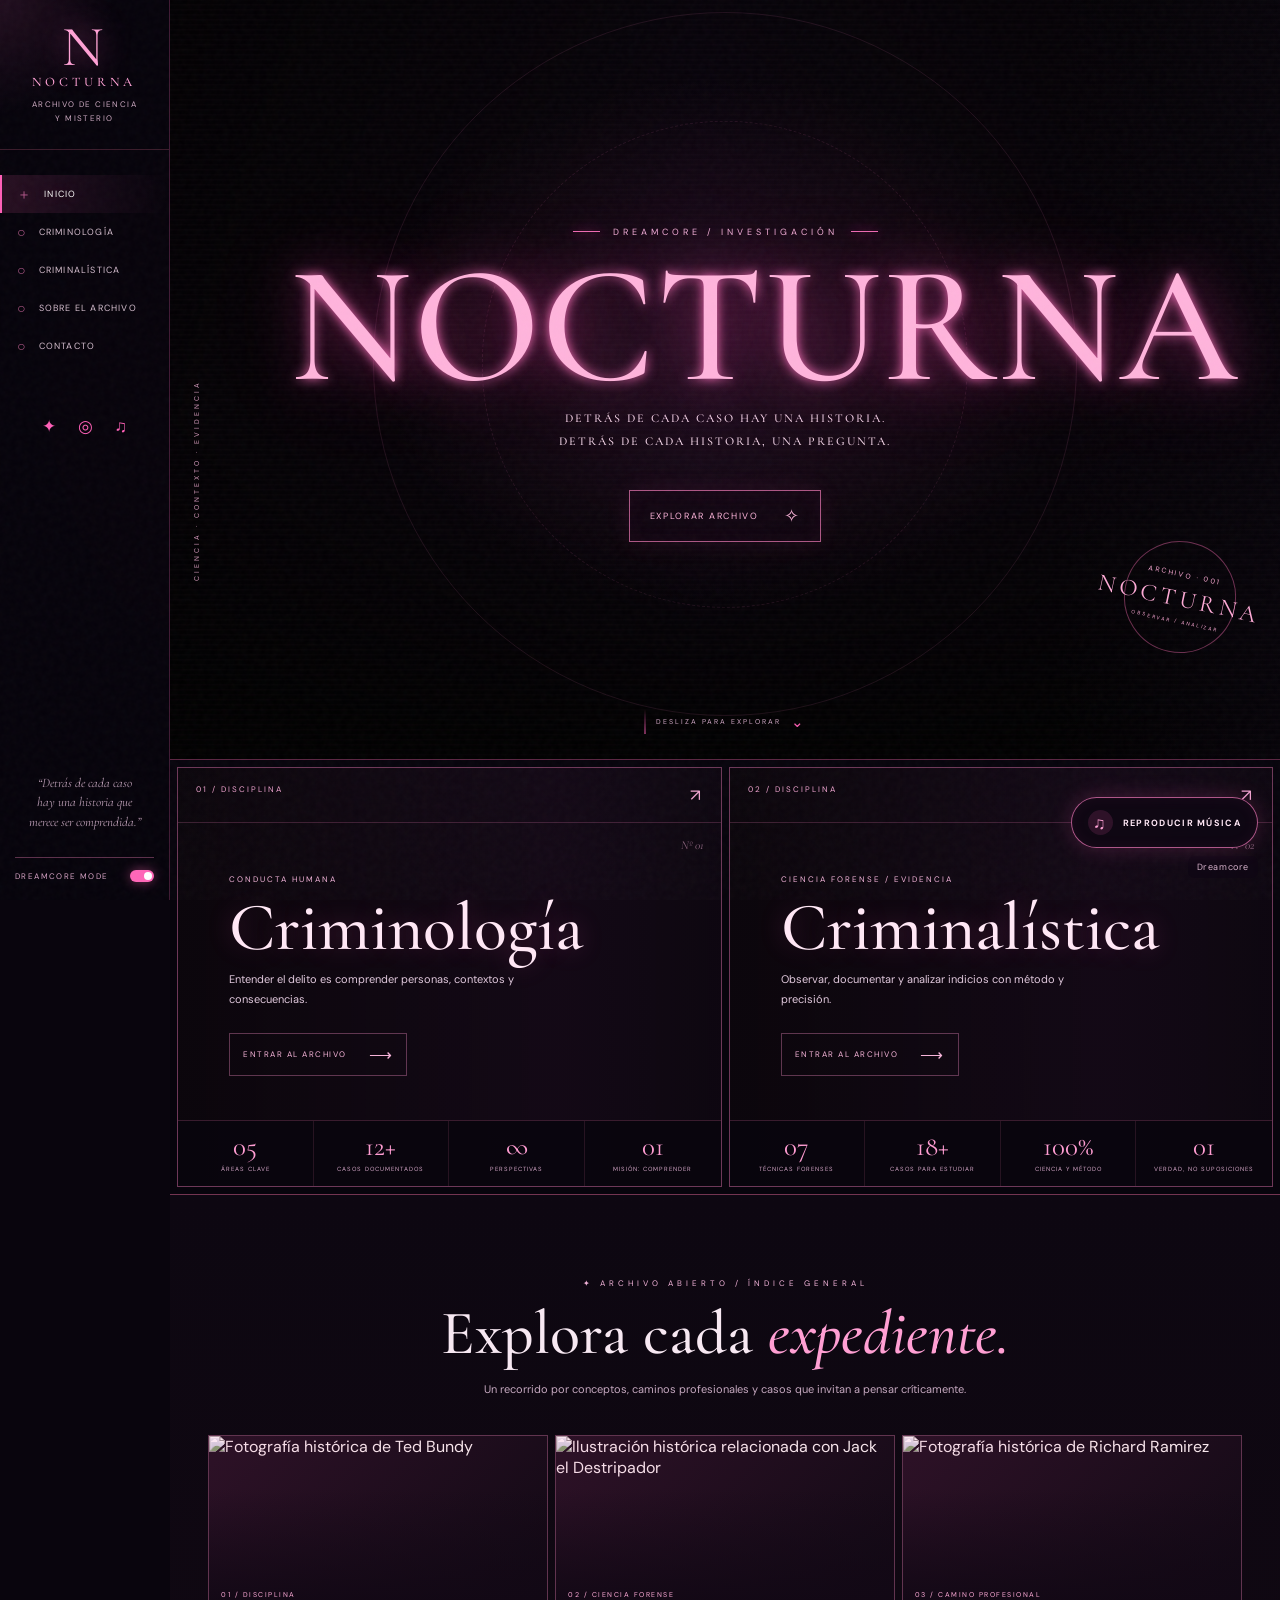
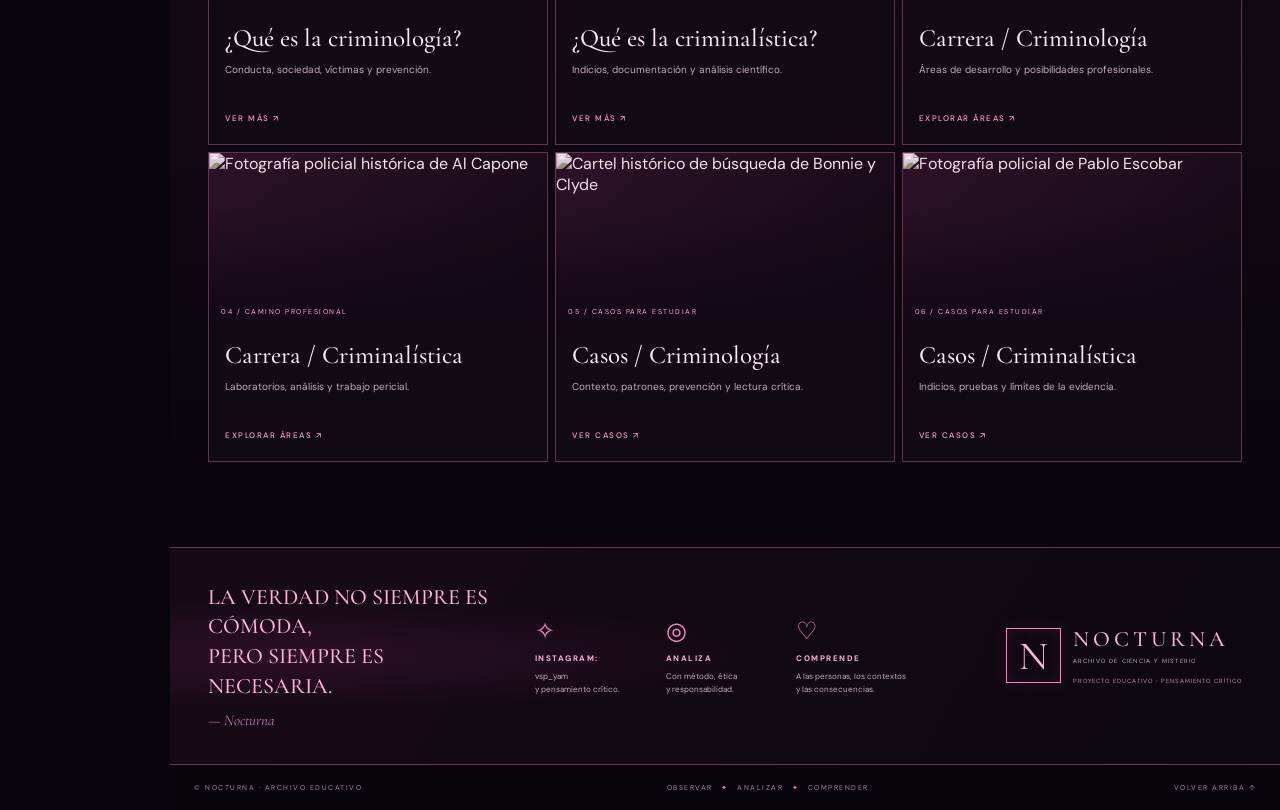
==== commit b52f4aa2: "Update index.html" ====
--- a/index.html
+++ b/index.html
@@ -162,7 +162,7 @@
 
   <section class="manifesto" id="contacto">
     <div class="manifesto-quote"><p>LA VERDAD NO SIEMPRE ES CÓMODA,<br>PERO SIEMPRE ES NECESARIA.</p><em>— Nocturna</em></div>
-    <div class="manifesto-values"><div><span>✧</span><b>INVESTIGA</b><small>Con fuentes confiables<br>y pensamiento crítico.</small></div><div><span>◎</span><b>ANALIZA</b><small>Con método, ética<br>y responsabilidad.</small></div><div><span>♡</span><b>COMPRENDE</b><small>A las personas, los contextos<br>y las consecuencias.</small></div></div>
+    <div class="manifesto-values"><div><span>✧</span><b>INSTAGRAM: </b><small>vsp_yam<br>y pensamiento crítico.</small></div><div><span>◎</span><b>ANALIZA</b><small>Con método, ética<br>y responsabilidad.</small></div><div><span>♡</span><b>COMPRENDE</b><small>A las personas, los contextos<br>y las consecuencias.</small></div></div>
     <div class="manifesto-brand"><span class="brand-square">N</span><div><b>NOCTURNA</b><small>ARCHIVO DE CIENCIA Y MISTERIO</small></div><p>PROYECTO EDUCATIVO · PENSAMIENTO CRÍTICO</p></div>
   </section>
   <footer class="site-footer"><span>© NOCTURNA · ARCHIVO EDUCATIVO</span><span>OBSERVAR <i>✦</i> ANALIZAR <i>✦</i> COMPRENDER</span><a href="#top">VOLVER ARRIBA ↑</a></footer>
--- a/styles.css
+++ b/styles.css
@@ -25,71 +25,14 @@
 @media(prefers-reduced-motion:reduce){*,*:before,*:after{animation-duration:.01ms!important;animation-iteration-count:1!important;transition-duration:.01ms!important;scroll-behavior:auto!important}.reveal{opacity:1;transform:none;filter:none}}
 
 
-/* =========================================
-   NOCTURNA — BOTÓN MUSICAL FLOTANTE
-========================================= */
-.nocturna-music {
-  position: fixed;
-  right: 28px;
-  bottom: 25px;
-  z-index: 9999;
-  display: flex;
-  flex-direction: column;
-  align-items: flex-end;
-  gap: 8px;
-}
-
-.nocturna-player-host {
-  position: absolute;
-  width: 200px;
-  height: 200px;
-  left: -10000px;
-  top: 0;
-  overflow: hidden;
-  opacity: 0;
-  pointer-events: none;
-}
-
-.nocturna-player-host iframe {
-  width: 200px;
-  height: 200px;
-  border: 0;
-}
-
-.music-button {
-  display: flex;
-  align-items: center;
-  gap: 12px;
-  padding: 13px 19px;
-  border: 1px solid rgba(224, 173, 222, .55);
-  border-radius: 50px;
-  background: rgba(18, 10, 25, .94);
-  color: #f5dff5;
-  font-family: "DM Sans", sans-serif;
-  font-size: 10px;
-  letter-spacing: 2px;
-  cursor: pointer;
-  backdrop-filter: blur(15px);
-  box-shadow: 0 0 25px rgba(191, 111, 190, .12);
-  transition: transform .3s ease, border-color .3s ease, box-shadow .3s ease;
-}
-
-.music-button:hover,
-.music-button:focus-visible {
-  transform: translateY(-3px);
-  border-color: #edb7e8;
-  box-shadow: 0 0 25px rgba(222, 151, 219, .3);
-  outline: none;
-}
-
-.music-icon {
-  display: grid;
-  place-items: center;
-  width: 27px;
-  height: 27px;
-  flex: 0 0 27px;
-  border: 1px solid rgba(224, 173, 222, .5);
-  border-radius: 50%;
-  color: #edb7e8;
-  font-size: 18px;
-}
+/* NOCTURNA — botón flotante de música */
+.nocturna-music{position:fixed;right:22px;bottom:22px;z-index:120;display:flex;flex-direction:column;align-items:flex-end;gap:8px;font-family:var(--sans,Arial,sans-serif)}
+.nocturna-music__player{position:absolute;width:1px;height:1px;overflow:hidden;opacity:0;pointer-events:none;right:0;bottom:0}
+.nocturna-music__player iframe{width:200px;height:200px}
+.nocturna-music__button{display:flex;align-items:center;gap:10px;padding:12px 16px;border:1px solid #ff80c5aa;border-radius:999px;background:rgba(15,7,19,.9);color:#ffe7f5;box-shadow:0 0 22px #ff5fb733,inset 0 0 15px #ff5fb70d;backdrop-filter:blur(14px);font-size:9px;font-weight:700;letter-spacing:1.3px;cursor:pointer;transition:transform .25s,border-color .25s,box-shadow .25s}
+.nocturna-music__button:hover{transform:translateY(-3px);border-color:#ffa1d5;box-shadow:0 0 28px #ff5fb766}
+.nocturna-music__icon{display:grid;place-items:center;width:25px;height:25px;border-radius:50%;background:#ff5fb722;color:#ffa1d5;font-size:17px}
+.nocturna-music.is-playing .nocturna-music__icon{animation:nocturna-note 1.3s ease-in-out infinite}
+.nocturna-music__caption{max-width:240px;padding:5px 9px;border-radius:7px;background:#100714cc;color:#d8b4cd;font-size:9px;letter-spacing:.6px;text-align:right}
+@keyframes nocturna-note{0%,100%{box-shadow:0 0 0 #ff5fb700;transform:scale(1)}50%{box-shadow:0 0 15px #ff5fb766;transform:scale(1.08)}}
+@media(max-width:600px){.nocturna-music{right:12px;bottom:12px}.nocturna-music__button{padding:10px 12px;font-size:8px}.nocturna-music__caption{max-width:190px;font-size:8px}}
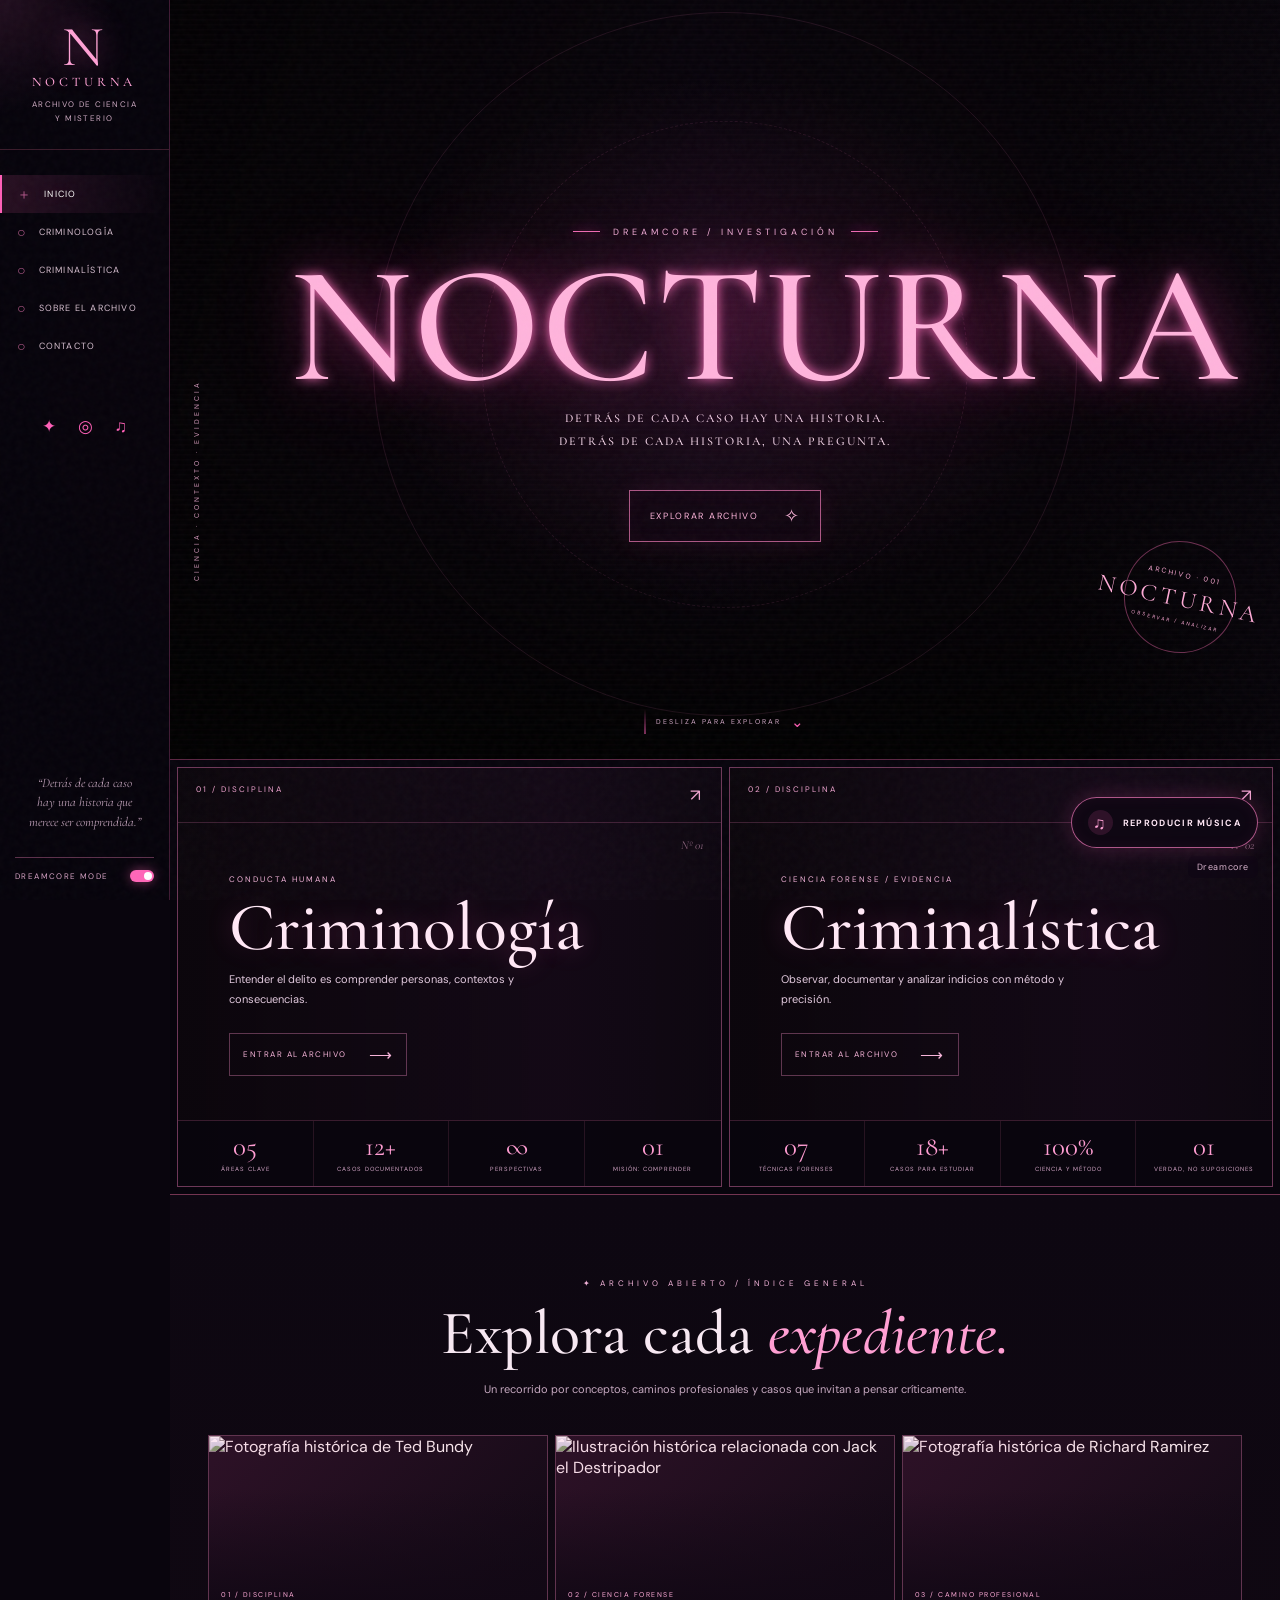
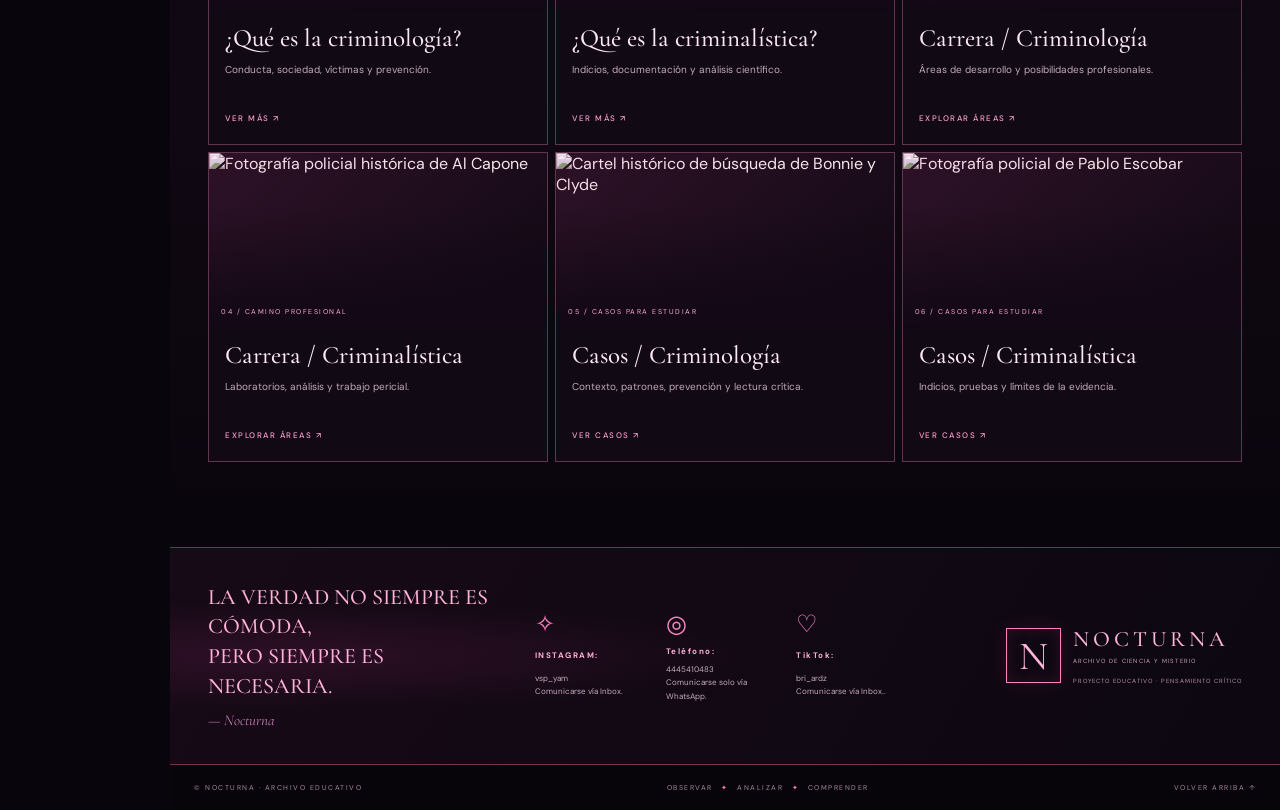
==== commit 7c04b295: "Update index.html" ====
--- a/index.html
+++ b/index.html
@@ -162,7 +162,7 @@
 
   <section class="manifesto" id="contacto">
     <div class="manifesto-quote"><p>LA VERDAD NO SIEMPRE ES CÓMODA,<br>PERO SIEMPRE ES NECESARIA.</p><em>— Nocturna</em></div>
-    <div class="manifesto-values"><div><span>✧</span><b>INSTAGRAM: </b><small>vsp_yam<br>y pensamiento crítico.</small></div><div><span>◎</span><b>ANALIZA</b><small>Con método, ética<br>y responsabilidad.</small></div><div><span>♡</span><b>COMPRENDE</b><small>A las personas, los contextos<br>y las consecuencias.</small></div></div>
+    <div class="manifesto-values"><div><span>✧</span><b>INSTAGRAM: </b><small>vsp_yam<br>Comunicarse vía Inbox.</small></div><div><span>◎</span><b>Teléfono:</b><small>4445410483<br> Comunicarse solo vía WhatsApp.</small></div><div><span>♡</span><b>TikTok:</b><small>bri_ardz<br>Comunicarse vía Inbox..</small></div></div>
     <div class="manifesto-brand"><span class="brand-square">N</span><div><b>NOCTURNA</b><small>ARCHIVO DE CIENCIA Y MISTERIO</small></div><p>PROYECTO EDUCATIVO · PENSAMIENTO CRÍTICO</p></div>
   </section>
   <footer class="site-footer"><span>© NOCTURNA · ARCHIVO EDUCATIVO</span><span>OBSERVAR <i>✦</i> ANALIZAR <i>✦</i> COMPRENDER</span><a href="#top">VOLVER ARRIBA ↑</a></footer>
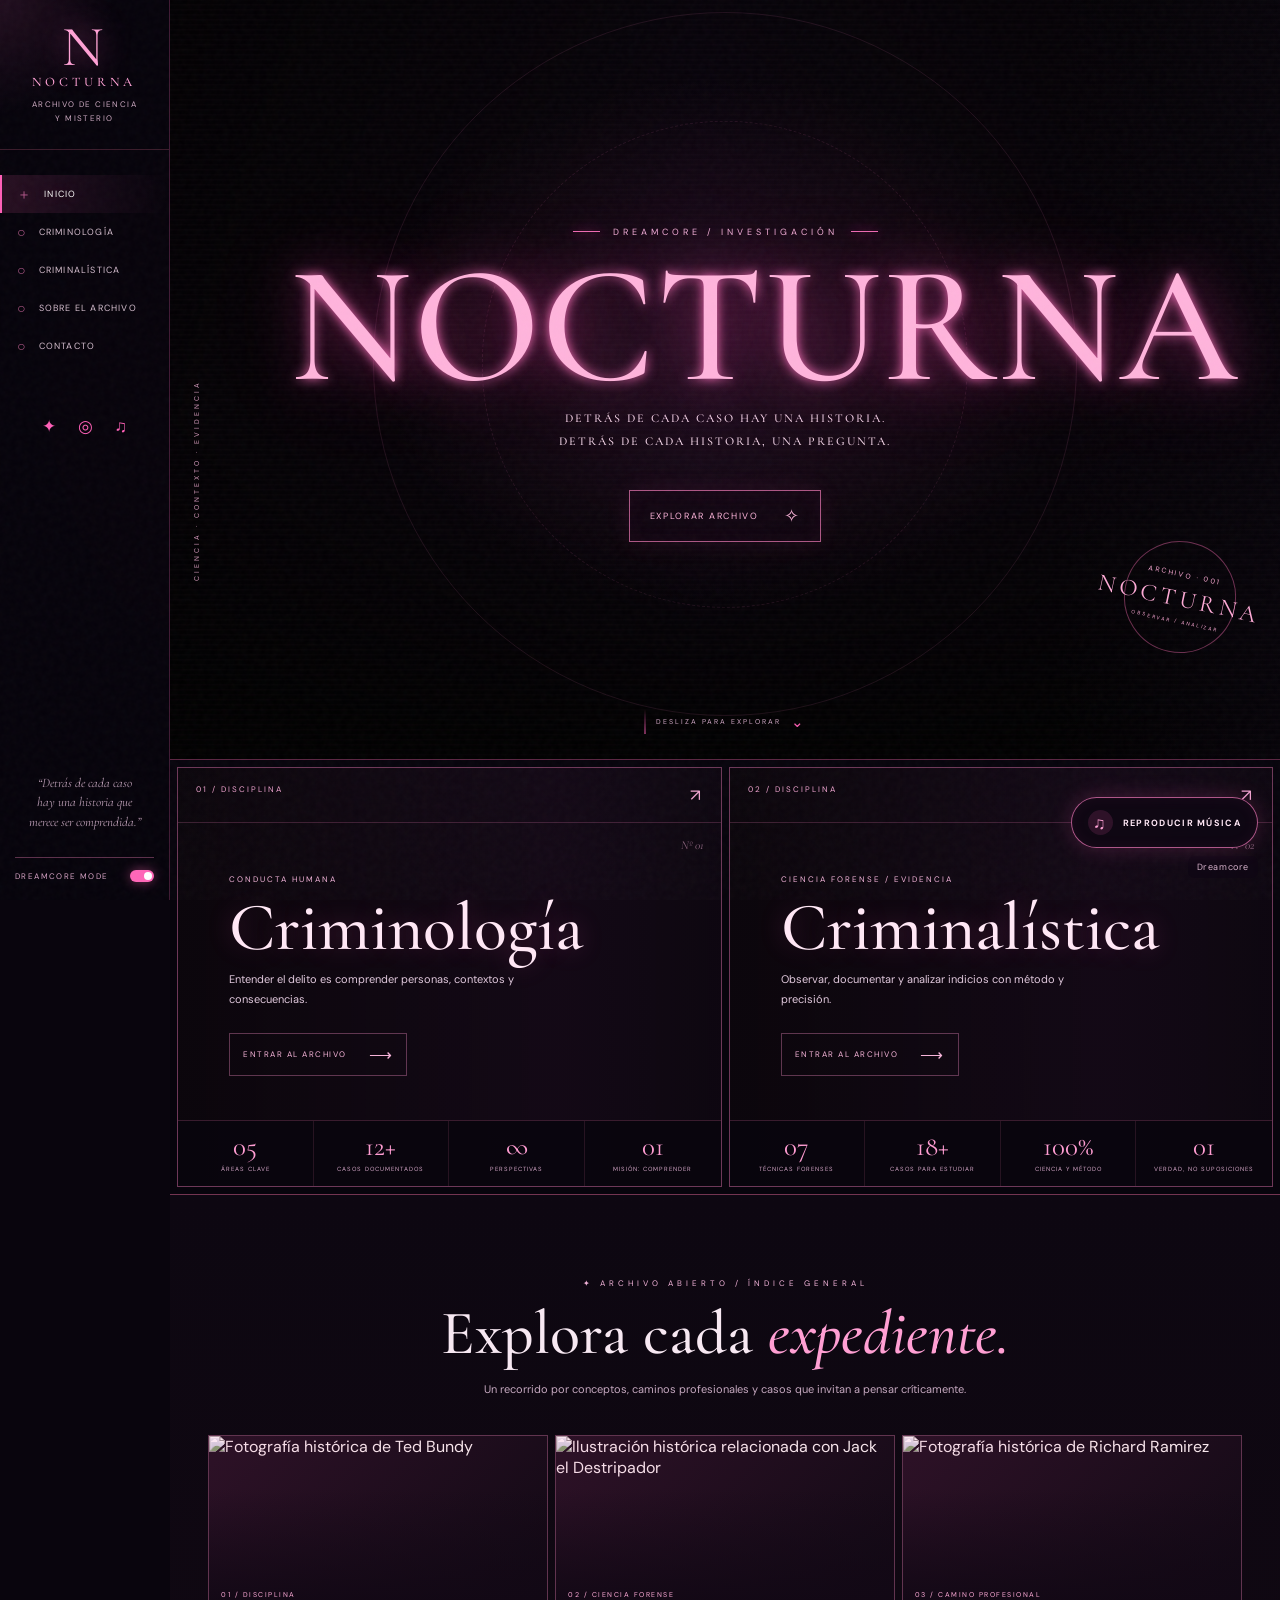
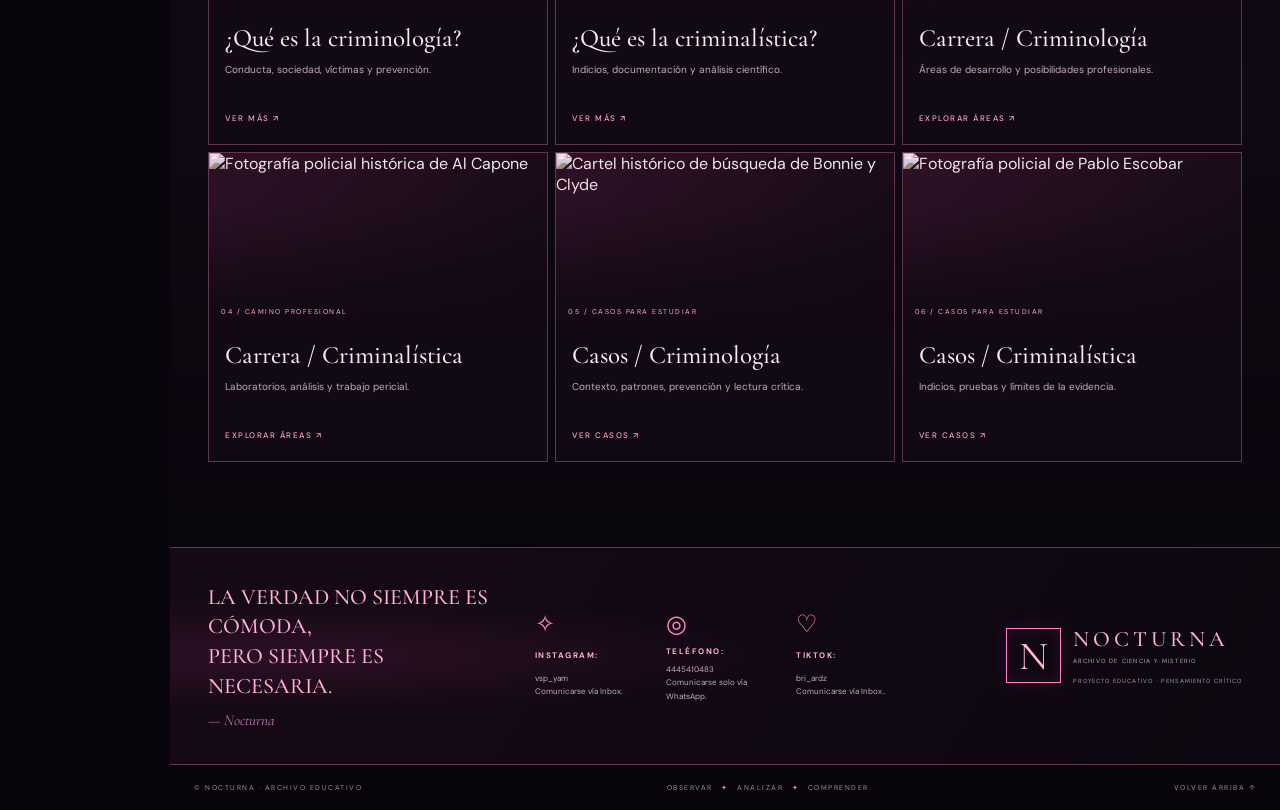
==== commit 7246ce26: "Update index.html" ====
--- a/index.html
+++ b/index.html
@@ -162,7 +162,7 @@
 
   <section class="manifesto" id="contacto">
     <div class="manifesto-quote"><p>LA VERDAD NO SIEMPRE ES CÓMODA,<br>PERO SIEMPRE ES NECESARIA.</p><em>— Nocturna</em></div>
-    <div class="manifesto-values"><div><span>✧</span><b>INSTAGRAM: </b><small>vsp_yam<br>Comunicarse vía Inbox.</small></div><div><span>◎</span><b>Teléfono:</b><small>4445410483<br> Comunicarse solo vía WhatsApp.</small></div><div><span>♡</span><b>TikTok:</b><small>bri_ardz<br>Comunicarse vía Inbox..</small></div></div>
+    <div class="manifesto-values"><div><span>✧</span><b>INSTAGRAM: </b><small>vsp_yam<br>Comunicarse vía Inbox.</small></div><div><span>◎</span><b>TELÉFONO:</b><small>4445410483<br> Comunicarse solo vía WhatsApp.</small></div><div><span>♡</span><b>TIKTOK:</b><small>bri_ardz<br>Comunicarse vía Inbox..</small></div></div>
     <div class="manifesto-brand"><span class="brand-square">N</span><div><b>NOCTURNA</b><small>ARCHIVO DE CIENCIA Y MISTERIO</small></div><p>PROYECTO EDUCATIVO · PENSAMIENTO CRÍTICO</p></div>
   </section>
   <footer class="site-footer"><span>© NOCTURNA · ARCHIVO EDUCATIVO</span><span>OBSERVAR <i>✦</i> ANALIZAR <i>✦</i> COMPRENDER</span><a href="#top">VOLVER ARRIBA ↑</a></footer>
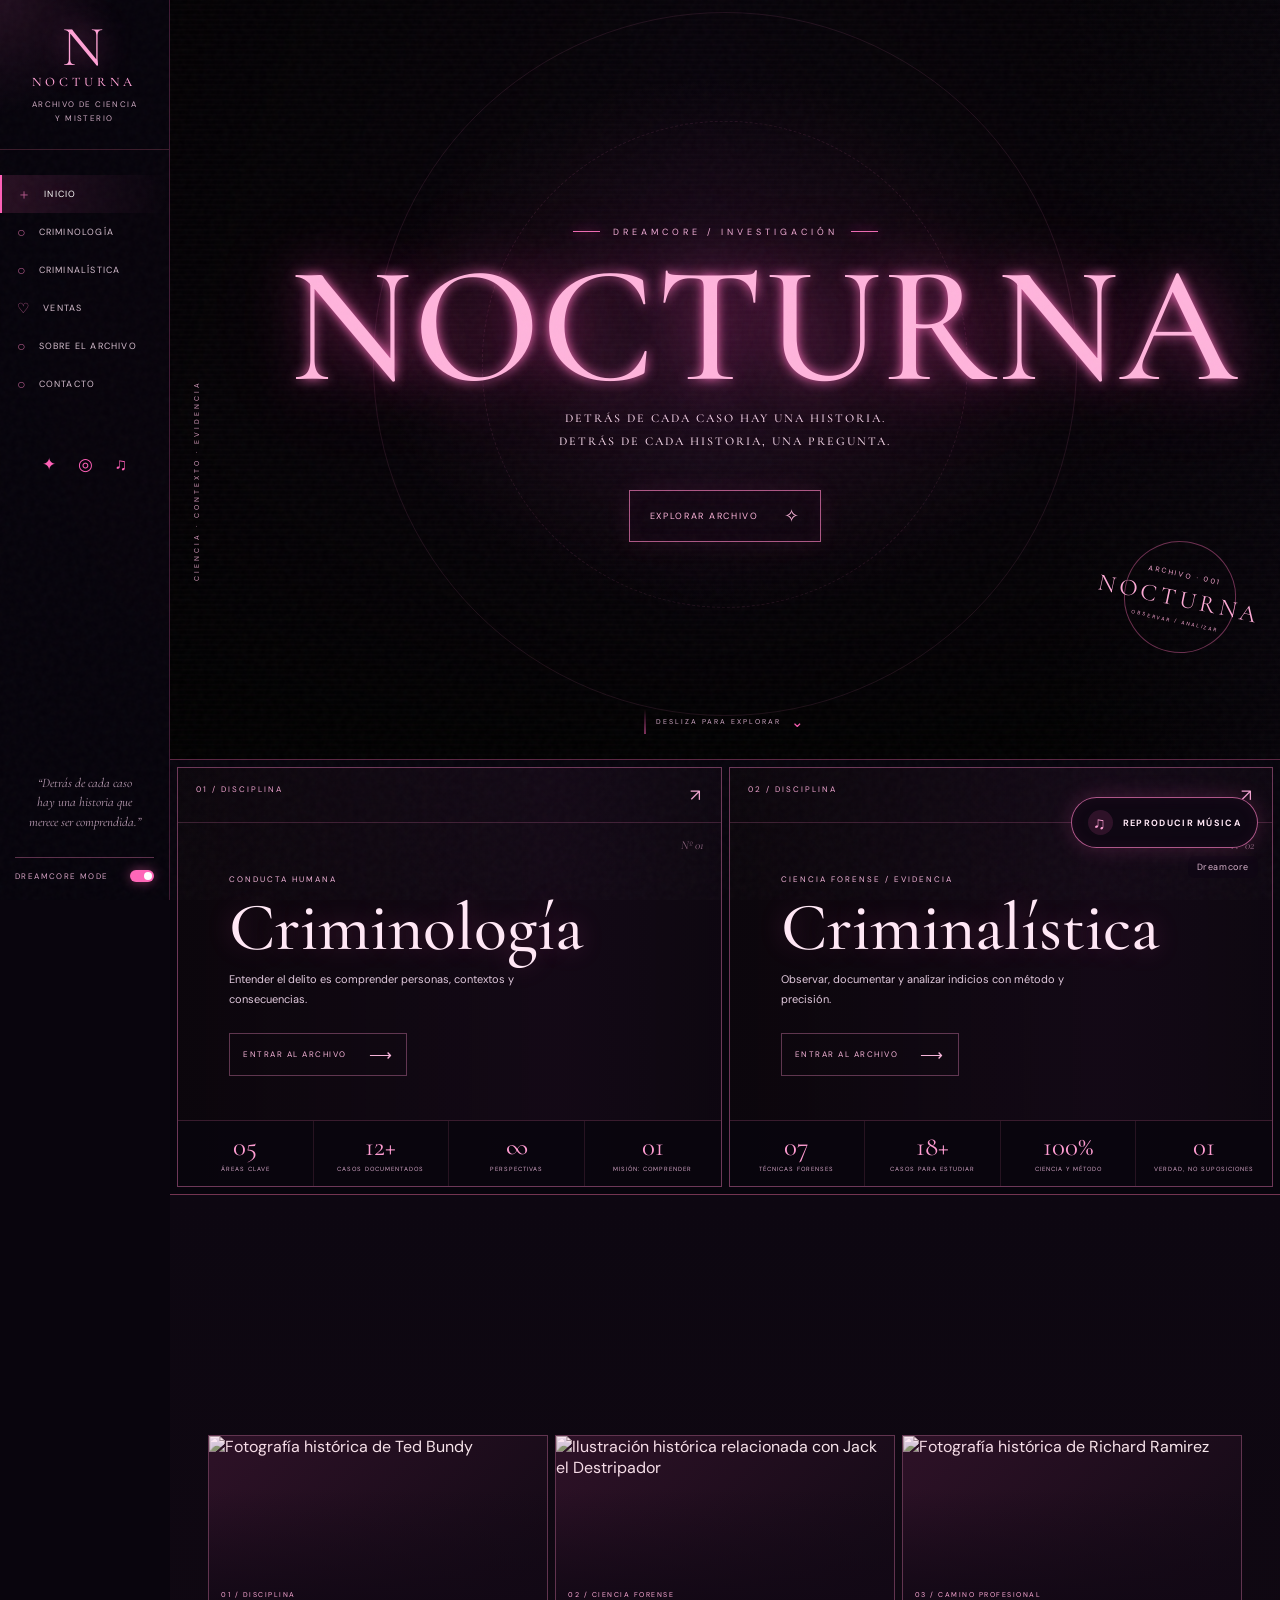
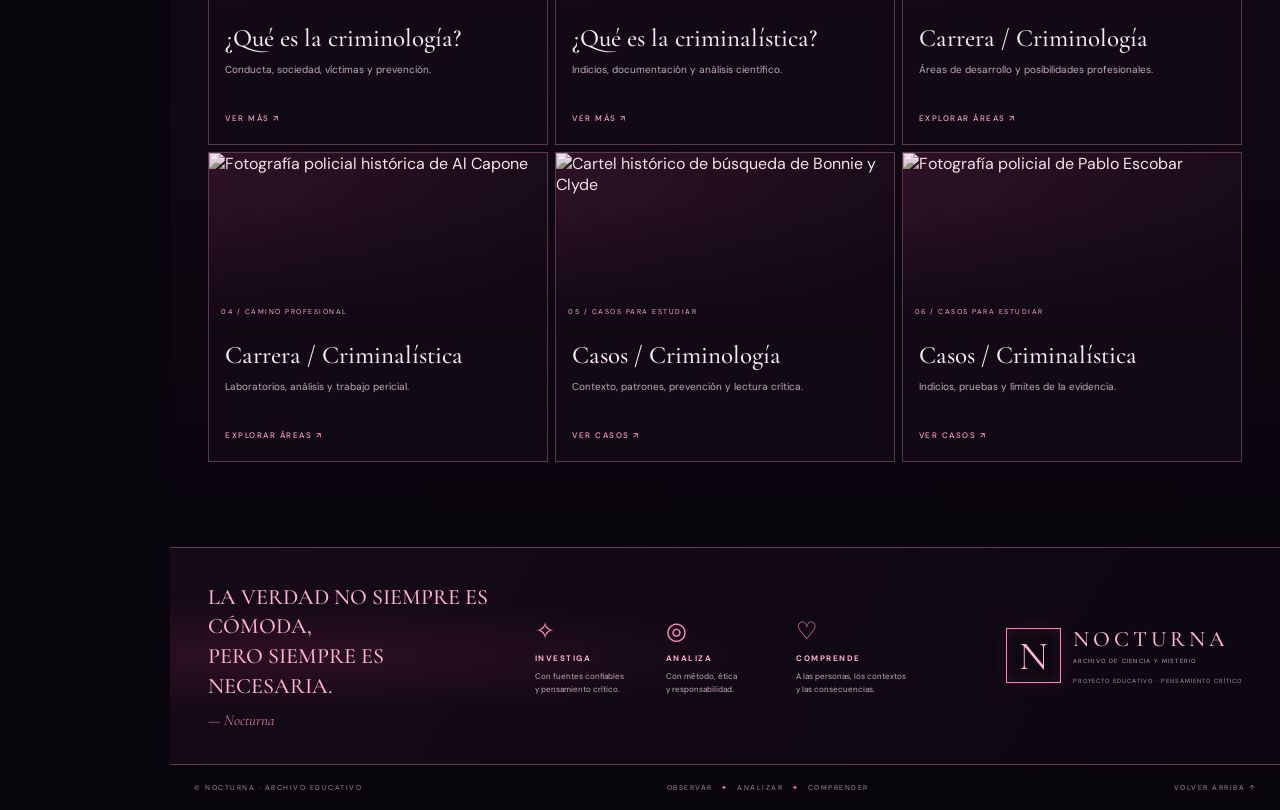
==== commit 66164021: "Update index.html" ====
--- a/index.html
+++ b/index.html
@@ -23,6 +23,7 @@
     <a class="active" href="index.html"><i>＋</i>Inicio</a>
     <a href="criminologia.html"><i>○</i>Criminología</a>
     <a href="criminalistica.html"><i>○</i>Criminalística</a>
+    <a href="ventas.html"><i>♡</i>Ventas</a>
     <a href="#archivo"><i>○</i>Sobre el archivo</a>
     <a href="#contacto"><i>○</i>Contacto</a>
   </nav>
@@ -60,109 +61,95 @@
     </a>
   </section>
 
-<section class="archive-board" id="archivo">
+  <section class="archive-board" id="archivo">
     <div class="board-heading reveal">
-        <p class="kicker">✦ ARCHIVO ABIERTO / ÍNDICE GENERAL</p>
-        <h2>Explora cada <em>expediente.</em></h2>
-        <p>Un recorrido por conceptos, caminos profesionales y casos que invitan a pensar críticamente.</p>
+      <p class="kicker">✦ ARCHIVO ABIERTO / ÍNDICE GENERAL</p>
+      <h2>Explora cada <em>expediente.</em></h2>
+      <p>Un recorrido por conceptos, caminos profesionales y casos que invitan a pensar críticamente.</p>
     </div>
 
     <div class="archive-cards">
+      <a class="archive-card card-portrait reveal" href="criminologia.html">
+        <div class="archive-image">
+          <img src="https://commons.wikimedia.org/wiki/Special:FilePath/Ted_Bundy_headshot.jpg" alt="Fotografía histórica de Ted Bundy" loading="lazy">
+          <span>01 / DISCIPLINA</span>
+        </div>
+        <div class="archive-copy">
+          <h3>¿Qué es la criminología?</h3>
+          <p>Conducta, sociedad, víctimas y prevención.</p>
+          <b>VER MÁS ↗</b>
+        </div>
+      </a>
 
-       
-        <a class="archive-card card-portrait reveal" href="criminologia.html">
-            <div class="archive-image">
-                <img src="https://commons.wikimedia.org/wiki/Special:FilePath/Ted_Bundy_headshot.jpg"
-                     alt="Fotografía histórica de Ted Bundy"
-                     loading="lazy">
-                <span>01 / DISCIPLINA</span>
-            </div>
-            <div class="archive-copy">
-                <h3>¿Qué es la criminología?</h3>
-                <p>Conducta, sociedad, víctimas y prevención.</p>
-                <b>VER MÁS ↗</b>
-            </div>
-        </a>
+      <a class="archive-card card-lab reveal" href="criminalistica.html">
+        <div class="archive-image">
+          <img src="https://commons.wikimedia.org/wiki/Special:FilePath/Jack_the_ripper.jpg" alt="Ilustración histórica relacionada con Jack el Destripador" loading="lazy">
+          <span>02 / CIENCIA FORENSE</span>
+        </div>
+        <div class="archive-copy">
+          <h3>¿Qué es la criminalística?</h3>
+          <p>Indicios, documentación y análisis científico.</p>
+          <b>VER MÁS ↗</b>
+        </div>
+      </a>
 
-        <a class="archive-card card-lab reveal" href="criminalistica.html">
-            <div class="archive-image">
-                <img src="https://commons.wikimedia.org/wiki/Special:FilePath/Jack_the_ripper.jpg"
-                     alt="Ilustración histórica relacionada con Jack el Destripador"
-                     loading="lazy">
-                <span>02 / CIENCIA FORENSE</span>
-            </div>
-            <div class="archive-copy">
-                <h3>¿Qué es la criminalística?</h3>
-                <p>Indicios, documentación y análisis científico.</p>
-                <b>VER MÁS ↗</b>
-            </div>
-        </a>
+      <a class="archive-card reveal" href="carrera-criminologia.html">
+        <div class="archive-image">
+          <img src="https://tse4.mm.bing.net/th/id/OIP.W97RpSwmTF-yBFMrzdHCOQHaDt?r=0&rs=1&pid=ImgDetMain&o=7&rm=3" alt="Fotografía histórica de Richard Ramirez" loading="lazy">
+          <span>03 / CAMINO PROFESIONAL</span>
+        </div>
+        <div class="archive-copy">
+          <h3>Carrera / Criminología</h3>
+          <p>Áreas de desarrollo y posibilidades profesionales.</p>
+          <b>EXPLORAR ÁREAS ↗</b>
+        </div>
+      </a>
 
-        
-        <a class="archive-card reveal" href="carrera-criminologia.html">
-    <div class="archive-image">
-        <img src="https://tse4.mm.bing.net/th/id/OIP.W97RpSwmTF-yBFMrzdHCOQHaDt?r=0&rs=1&pid=ImgDetMain&o=7&rm=3"
-             alt="Fotografía histórica de Richard Ramirez"
-             loading="lazy">
-        <span>03 / CAMINO PROFESIONAL</span>
+      <a class="archive-card reveal" href="carrera-criminalistica.html">
+        <div class="archive-image">
+          <img src="https://commons.wikimedia.org/wiki/Special:FilePath/Al_Capone.jpg" alt="Fotografía policial histórica de Al Capone" loading="lazy">
+          <span>04 / CAMINO PROFESIONAL</span>
+        </div>
+        <div class="archive-copy">
+          <h3>Carrera / Criminalística</h3>
+          <p>Laboratorios, análisis y trabajo pericial.</p>
+          <b>EXPLORAR ÁREAS ↗</b>
+        </div>
+      </a>
+
+      <a class="archive-card card-case reveal" href="casos-criminologia.html">
+        <div class="archive-image">
+          <img src="https://commons.wikimedia.org/wiki/Special:FilePath/Bonnie_%26_Clyde_wanted_poster%2C_1934.jpg" alt="Cartel histórico de búsqueda de Bonnie y Clyde" loading="lazy">
+          <span>05 / CASOS PARA ESTUDIAR</span>
+        </div>
+        <div class="archive-copy">
+          <h3>Casos / Criminología</h3>
+          <p>Contexto, patrones, prevención y lectura crítica.</p>
+          <b>VER CASOS ↗</b>
+        </div>
+      </a>
+
+      <a class="archive-card card-case reveal" href="casos-criminalistica.html">
+        <div class="archive-image">
+          <img src="https://commons.wikimedia.org/wiki/Special:FilePath/Pablo_Escobar_1976_mugshot.png" alt="Fotografía policial de Pablo Escobar" loading="lazy">
+          <span>06 / CASOS PARA ESTUDIAR</span>
+        </div>
+        <div class="archive-copy">
+          <h3>Casos / Criminalística</h3>
+          <p>Indicios, pruebas y límites de la evidencia.</p>
+          <b>VER CASOS ↗</b>
+        </div>
+      </a>
     </div>
-    <div class="archive-copy">
-        <h3>Carrera / Criminología</h3>
-        <p>Áreas de desarrollo y posibilidades profesionales.</p>
-        <b>EXPLORAR ÁREAS ↗</b>
-    </div>
-</a>
-        
-        <a class="archive-card reveal" href="carrera-criminalistica.html">
-            <div class="archive-image">
-                <img src="https://commons.wikimedia.org/wiki/Special:FilePath/Al_Capone.jpg"
-                     alt="Fotografía policial histórica de Al Capone"
-                     loading="lazy">
-                <span>04 / CAMINO PROFESIONAL</span>
-            </div>
-            <div class="archive-copy">
-                <h3>Carrera / Criminalística</h3>
-                <p>Laboratorios, análisis y trabajo pericial.</p>
-                <b>EXPLORAR ÁREAS ↗</b>
-            </div>
-        </a>
-
-        
-        <a class="archive-card card-case reveal" href="casos-criminologia.html">
-            <div class="archive-image">
-                <img src="https://commons.wikimedia.org/wiki/Special:FilePath/Bonnie_%26_Clyde_wanted_poster%2C_1934.jpg"
-                     alt="Cartel histórico de búsqueda de Bonnie y Clyde"
-                     loading="lazy">
-                <span>05 / CASOS PARA ESTUDIAR</span>
-            </div>
-            <div class="archive-copy">
-                <h3>Casos / Criminología</h3>
-                <p>Contexto, patrones, prevención y lectura crítica.</p>
-                <b>VER CASOS ↗</b>
-            </div>
-        </a>
-
-        
-        <a class="archive-card card-case reveal" href="casos-criminalistica.html">
-            <div class="archive-image">
-                <img src="https://commons.wikimedia.org/wiki/Special:FilePath/Pablo_Escobar_1976_mugshot.png"
-                     alt="Fotografía policial de Pablo Escobar"
-                     loading="lazy">
-                <span>06 / CASOS PARA ESTUDIAR</span>
-            </div>
-            <div class="archive-copy">
-                <h3>Casos / Criminalística</h3>
-                <p>Indicios, pruebas y límites de la evidencia.</p>
-                <b>VER CASOS ↗</b>
-            </div>
-        </a>
-
-    </div>
-</section>
+  </section>
 
   <section class="manifesto" id="contacto">
     <div class="manifesto-quote"><p>LA VERDAD NO SIEMPRE ES CÓMODA,<br>PERO SIEMPRE ES NECESARIA.</p><em>— Nocturna</em></div>
-    <div class="manifesto-values"><div><span>✧</span><b>INSTAGRAM: </b><small>vsp_yam<br>Comunicarse vía Inbox.</small></div><div><span>◎</span><b>TELÉFONO:</b><small>4445410483<br> Comunicarse solo vía WhatsApp.</small></div><div><span>♡</span><b>TIKTOK:</b><small>bri_ardz<br>Comunicarse vía Inbox..</small></div></div>
+    <div class="manifesto-values">
+      <div><span>✧</span><b>INVESTIGA</b><small>Con fuentes confiables<br>y pensamiento crítico.</small></div>
+      <div><span>◎</span><b>ANALIZA</b><small>Con método, ética<br>y responsabilidad.</small></div>
+      <div><span>♡</span><b>COMPRENDE</b><small>A las personas, los contextos<br>y las consecuencias.</small></div>
+    </div>
     <div class="manifesto-brand"><span class="brand-square">N</span><div><b>NOCTURNA</b><small>ARCHIVO DE CIENCIA Y MISTERIO</small></div><p>PROYECTO EDUCATIVO · PENSAMIENTO CRÍTICO</p></div>
   </section>
   <footer class="site-footer"><span>© NOCTURNA · ARCHIVO EDUCATIVO</span><span>OBSERVAR <i>✦</i> ANALIZAR <i>✦</i> COMPRENDER</span><a href="#top">VOLVER ARRIBA ↑</a></footer>
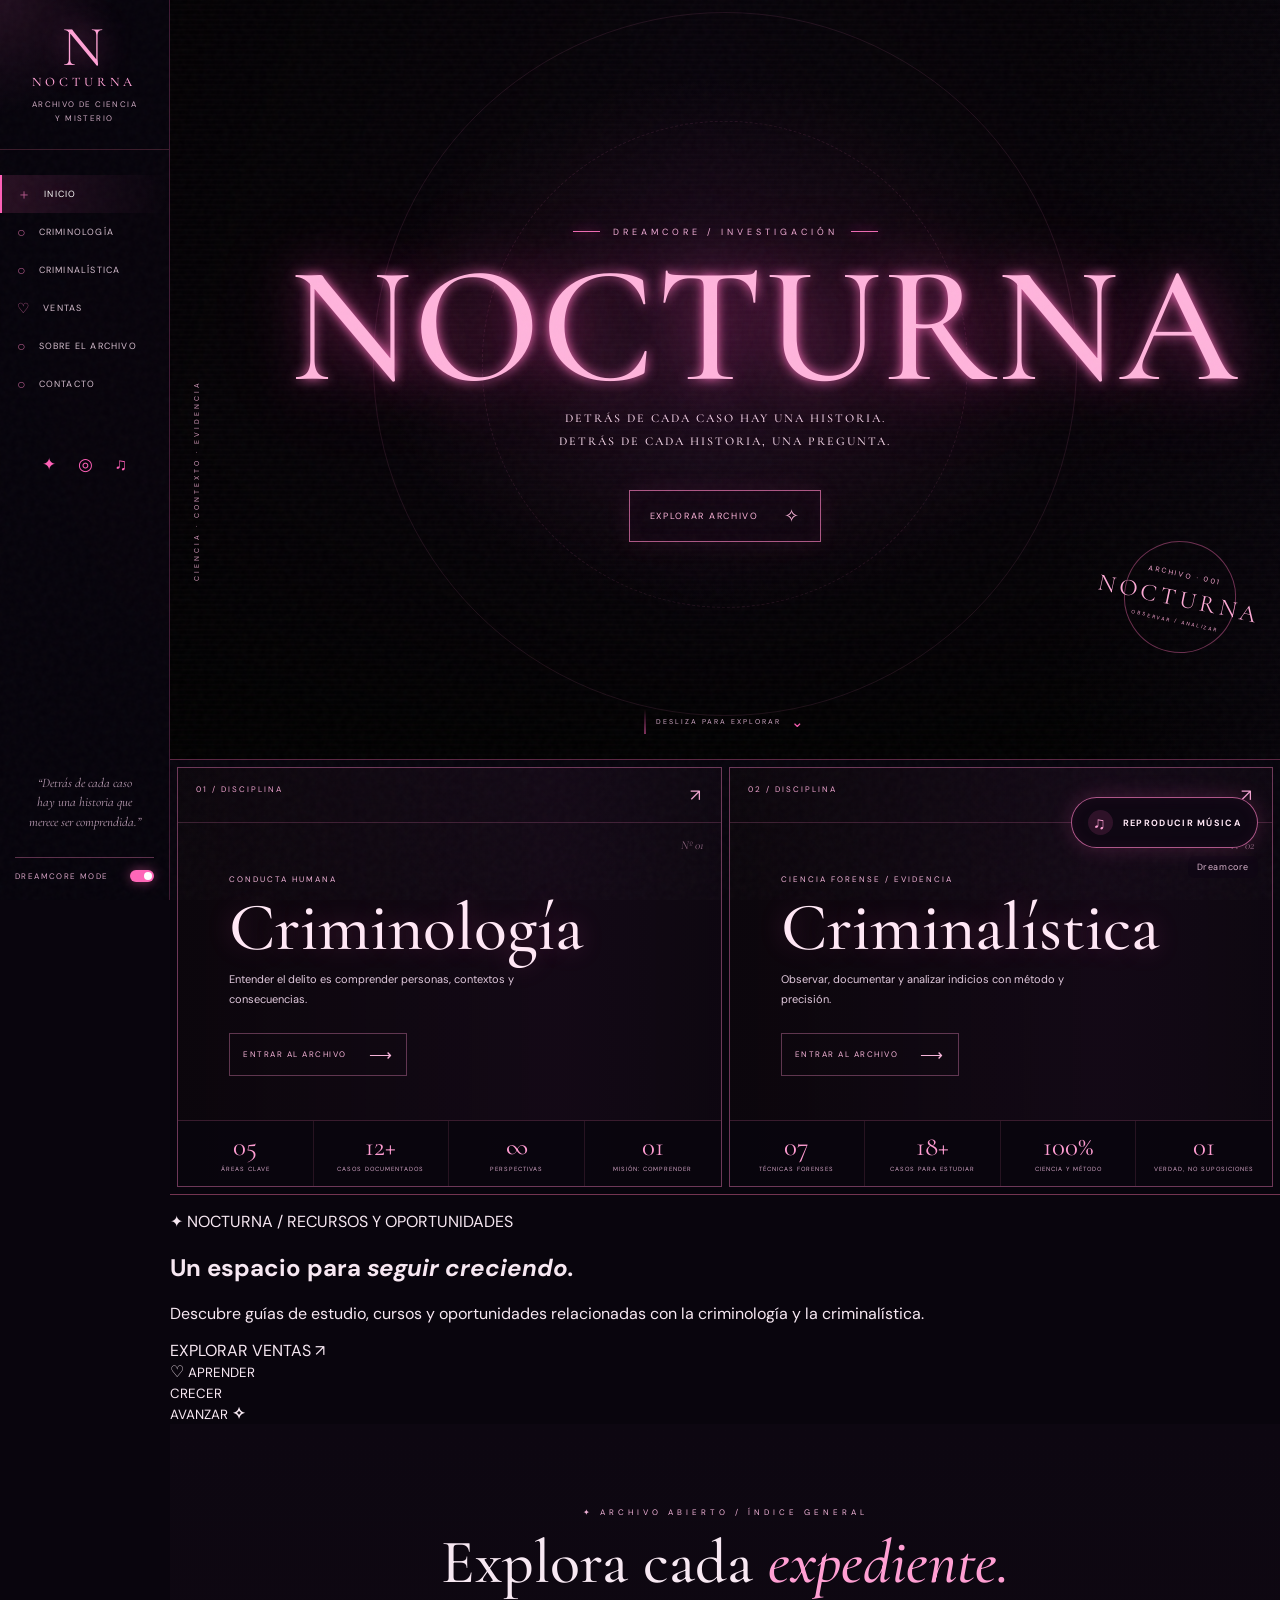
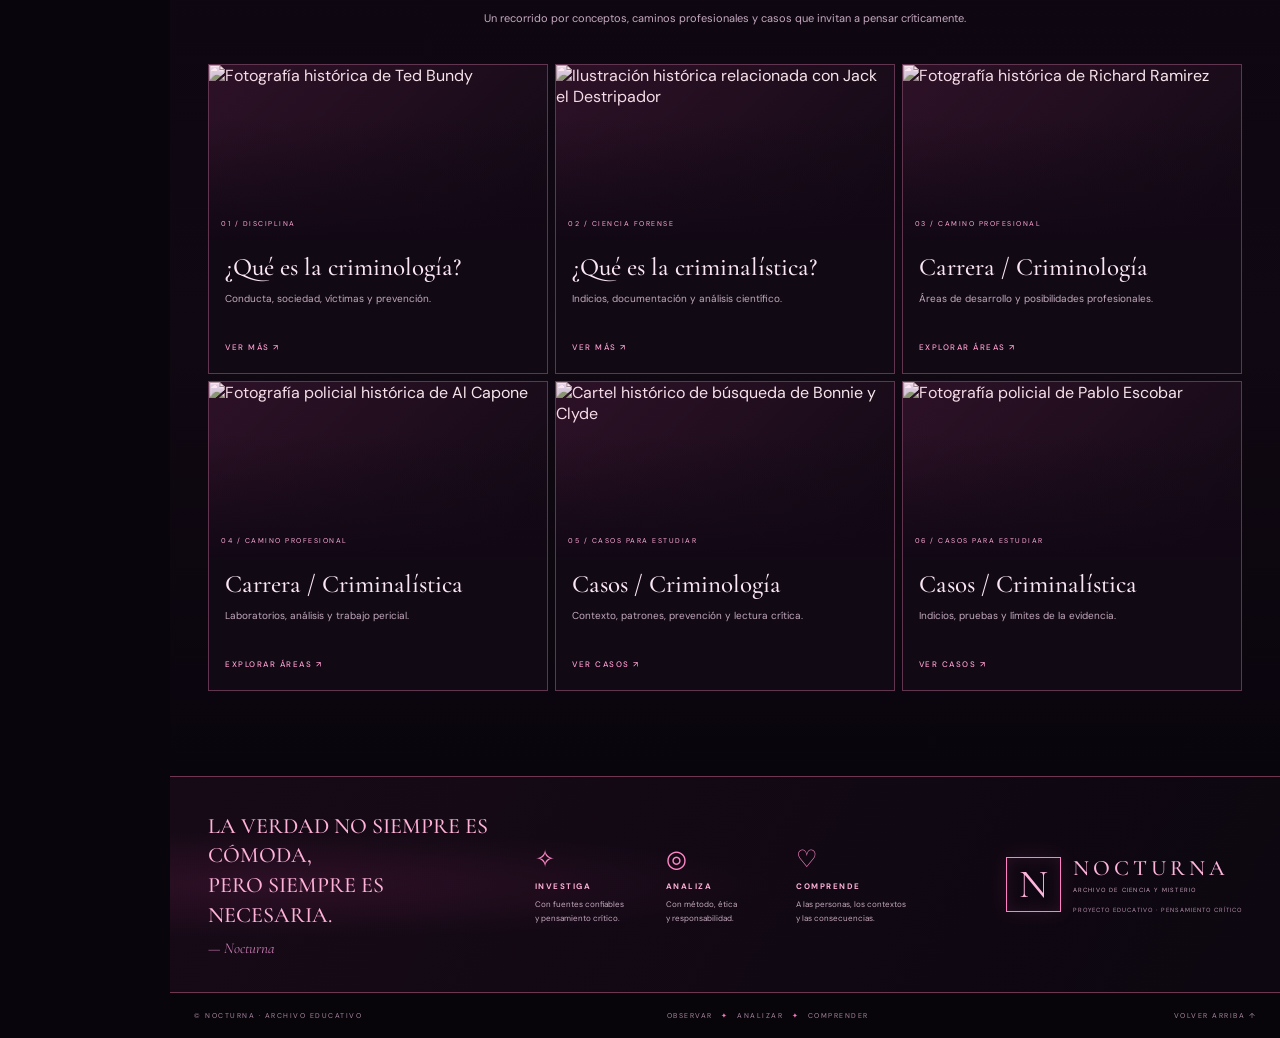
==== commit da0d8e7c: "Update index.html" ====
--- a/index.html
+++ b/index.html
@@ -61,95 +61,125 @@
     </a>
   </section>
 
-  <section class="archive-board" id="archivo">
+<section class="sales-entry reveal">
+  <div class="sales-entry-content">
+    <p class="sales-kicker">✦ NOCTURNA / RECURSOS Y OPORTUNIDADES</p>
+    <h2>Un espacio para <em>seguir creciendo.</em></h2>
+    <p>Descubre guías de estudio, cursos y oportunidades relacionadas con la criminología y la criminalística.</p>
+    <a class="sales-button" href="ventas.html">
+      EXPLORAR VENTAS <span>↗</span>
+    </a>
+  </div>
+  <div class="sales-entry-seal">
+    <span>♡</span>
+    <small>APRENDER<br>CRECER<br>AVANZAR</small>
+    <b>✧</b>
+  </div>
+</section>
+
+<section class="archive-board" id="archivo">
     <div class="board-heading reveal">
-      <p class="kicker">✦ ARCHIVO ABIERTO / ÍNDICE GENERAL</p>
-      <h2>Explora cada <em>expediente.</em></h2>
-      <p>Un recorrido por conceptos, caminos profesionales y casos que invitan a pensar críticamente.</p>
+        <p class="kicker">✦ ARCHIVO ABIERTO / ÍNDICE GENERAL</p>
+        <h2>Explora cada <em>expediente.</em></h2>
+        <p>Un recorrido por conceptos, caminos profesionales y casos que invitan a pensar críticamente.</p>
     </div>
 
     <div class="archive-cards">
-      <a class="archive-card card-portrait reveal" href="criminologia.html">
-        <div class="archive-image">
-          <img src="https://commons.wikimedia.org/wiki/Special:FilePath/Ted_Bundy_headshot.jpg" alt="Fotografía histórica de Ted Bundy" loading="lazy">
-          <span>01 / DISCIPLINA</span>
-        </div>
-        <div class="archive-copy">
-          <h3>¿Qué es la criminología?</h3>
-          <p>Conducta, sociedad, víctimas y prevención.</p>
-          <b>VER MÁS ↗</b>
-        </div>
-      </a>
 
-      <a class="archive-card card-lab reveal" href="criminalistica.html">
-        <div class="archive-image">
-          <img src="https://commons.wikimedia.org/wiki/Special:FilePath/Jack_the_ripper.jpg" alt="Ilustración histórica relacionada con Jack el Destripador" loading="lazy">
-          <span>02 / CIENCIA FORENSE</span>
-        </div>
-        <div class="archive-copy">
-          <h3>¿Qué es la criminalística?</h3>
-          <p>Indicios, documentación y análisis científico.</p>
-          <b>VER MÁS ↗</b>
-        </div>
-      </a>
+       
+        <a class="archive-card card-portrait reveal" href="criminologia.html">
+            <div class="archive-image">
+                <img src="https://commons.wikimedia.org/wiki/Special:FilePath/Ted_Bundy_headshot.jpg"
+                     alt="Fotografía histórica de Ted Bundy"
+                     loading="lazy">
+                <span>01 / DISCIPLINA</span>
+            </div>
+            <div class="archive-copy">
+                <h3>¿Qué es la criminología?</h3>
+                <p>Conducta, sociedad, víctimas y prevención.</p>
+                <b>VER MÁS ↗</b>
+            </div>
+        </a>
 
-      <a class="archive-card reveal" href="carrera-criminologia.html">
-        <div class="archive-image">
-          <img src="https://tse4.mm.bing.net/th/id/OIP.W97RpSwmTF-yBFMrzdHCOQHaDt?r=0&rs=1&pid=ImgDetMain&o=7&rm=3" alt="Fotografía histórica de Richard Ramirez" loading="lazy">
-          <span>03 / CAMINO PROFESIONAL</span>
-        </div>
-        <div class="archive-copy">
-          <h3>Carrera / Criminología</h3>
-          <p>Áreas de desarrollo y posibilidades profesionales.</p>
-          <b>EXPLORAR ÁREAS ↗</b>
-        </div>
-      </a>
+        <a class="archive-card card-lab reveal" href="criminalistica.html">
+            <div class="archive-image">
+                <img src="https://commons.wikimedia.org/wiki/Special:FilePath/Jack_the_ripper.jpg"
+                     alt="Ilustración histórica relacionada con Jack el Destripador"
+                     loading="lazy">
+                <span>02 / CIENCIA FORENSE</span>
+            </div>
+            <div class="archive-copy">
+                <h3>¿Qué es la criminalística?</h3>
+                <p>Indicios, documentación y análisis científico.</p>
+                <b>VER MÁS ↗</b>
+            </div>
+        </a>
 
-      <a class="archive-card reveal" href="carrera-criminalistica.html">
-        <div class="archive-image">
-          <img src="https://commons.wikimedia.org/wiki/Special:FilePath/Al_Capone.jpg" alt="Fotografía policial histórica de Al Capone" loading="lazy">
-          <span>04 / CAMINO PROFESIONAL</span>
-        </div>
-        <div class="archive-copy">
-          <h3>Carrera / Criminalística</h3>
-          <p>Laboratorios, análisis y trabajo pericial.</p>
-          <b>EXPLORAR ÁREAS ↗</b>
-        </div>
-      </a>
+        
+        <a class="archive-card reveal" href="carrera-criminologia.html">
+    <div class="archive-image">
+        <img src="https://tse4.mm.bing.net/th/id/OIP.W97RpSwmTF-yBFMrzdHCOQHaDt?r=0&rs=1&pid=ImgDetMain&o=7&rm=3"
+             alt="Fotografía histórica de Richard Ramirez"
+             loading="lazy">
+        <span>03 / CAMINO PROFESIONAL</span>
+    </div>
+    <div class="archive-copy">
+        <h3>Carrera / Criminología</h3>
+        <p>Áreas de desarrollo y posibilidades profesionales.</p>
+        <b>EXPLORAR ÁREAS ↗</b>
+    </div>
+</a>
+        
+        <a class="archive-card reveal" href="carrera-criminalistica.html">
+            <div class="archive-image">
+                <img src="https://commons.wikimedia.org/wiki/Special:FilePath/Al_Capone.jpg"
+                     alt="Fotografía policial histórica de Al Capone"
+                     loading="lazy">
+                <span>04 / CAMINO PROFESIONAL</span>
+            </div>
+            <div class="archive-copy">
+                <h3>Carrera / Criminalística</h3>
+                <p>Laboratorios, análisis y trabajo pericial.</p>
+                <b>EXPLORAR ÁREAS ↗</b>
+            </div>
+        </a>
 
-      <a class="archive-card card-case reveal" href="casos-criminologia.html">
-        <div class="archive-image">
-          <img src="https://commons.wikimedia.org/wiki/Special:FilePath/Bonnie_%26_Clyde_wanted_poster%2C_1934.jpg" alt="Cartel histórico de búsqueda de Bonnie y Clyde" loading="lazy">
-          <span>05 / CASOS PARA ESTUDIAR</span>
-        </div>
-        <div class="archive-copy">
-          <h3>Casos / Criminología</h3>
-          <p>Contexto, patrones, prevención y lectura crítica.</p>
-          <b>VER CASOS ↗</b>
-        </div>
-      </a>
+        
+        <a class="archive-card card-case reveal" href="casos-criminologia.html">
+            <div class="archive-image">
+                <img src="https://commons.wikimedia.org/wiki/Special:FilePath/Bonnie_%26_Clyde_wanted_poster%2C_1934.jpg"
+                     alt="Cartel histórico de búsqueda de Bonnie y Clyde"
+                     loading="lazy">
+                <span>05 / CASOS PARA ESTUDIAR</span>
+            </div>
+            <div class="archive-copy">
+                <h3>Casos / Criminología</h3>
+                <p>Contexto, patrones, prevención y lectura crítica.</p>
+                <b>VER CASOS ↗</b>
+            </div>
+        </a>
 
-      <a class="archive-card card-case reveal" href="casos-criminalistica.html">
-        <div class="archive-image">
-          <img src="https://commons.wikimedia.org/wiki/Special:FilePath/Pablo_Escobar_1976_mugshot.png" alt="Fotografía policial de Pablo Escobar" loading="lazy">
-          <span>06 / CASOS PARA ESTUDIAR</span>
-        </div>
-        <div class="archive-copy">
-          <h3>Casos / Criminalística</h3>
-          <p>Indicios, pruebas y límites de la evidencia.</p>
-          <b>VER CASOS ↗</b>
-        </div>
-      </a>
+        
+        <a class="archive-card card-case reveal" href="casos-criminalistica.html">
+            <div class="archive-image">
+                <img src="https://commons.wikimedia.org/wiki/Special:FilePath/Pablo_Escobar_1976_mugshot.png"
+                     alt="Fotografía policial de Pablo Escobar"
+                     loading="lazy">
+                <span>06 / CASOS PARA ESTUDIAR</span>
+            </div>
+            <div class="archive-copy">
+                <h3>Casos / Criminalística</h3>
+                <p>Indicios, pruebas y límites de la evidencia.</p>
+                <b>VER CASOS ↗</b>
+            </div>
+        </a>
+
     </div>
-  </section>
+</section>
 
   <section class="manifesto" id="contacto">
     <div class="manifesto-quote"><p>LA VERDAD NO SIEMPRE ES CÓMODA,<br>PERO SIEMPRE ES NECESARIA.</p><em>— Nocturna</em></div>
-    <div class="manifesto-values">
-      <div><span>✧</span><b>INVESTIGA</b><small>Con fuentes confiables<br>y pensamiento crítico.</small></div>
-      <div><span>◎</span><b>ANALIZA</b><small>Con método, ética<br>y responsabilidad.</small></div>
-      <div><span>♡</span><b>COMPRENDE</b><small>A las personas, los contextos<br>y las consecuencias.</small></div>
-    </div>
+    <div class="manifesto-values"><div><span>✧</span><b>INVESTIGA</b><small>Con fuentes confiables<br>y pensamiento crítico.</small></div><div><span>◎</span><b>ANALIZA</b><small>Con método, ética<br>y responsabilidad.</small></div><div><span>♡</span><b>COMPRENDE</b><small>A las personas, los contextos<br>y las consecuencias.</small></div></div>
     <div class="manifesto-brand"><span class="brand-square">N</span><div><b>NOCTURNA</b><small>ARCHIVO DE CIENCIA Y MISTERIO</small></div><p>PROYECTO EDUCATIVO · PENSAMIENTO CRÍTICO</p></div>
   </section>
   <footer class="site-footer"><span>© NOCTURNA · ARCHIVO EDUCATIVO</span><span>OBSERVAR <i>✦</i> ANALIZAR <i>✦</i> COMPRENDER</span><a href="#top">VOLVER ARRIBA ↑</a></footer>
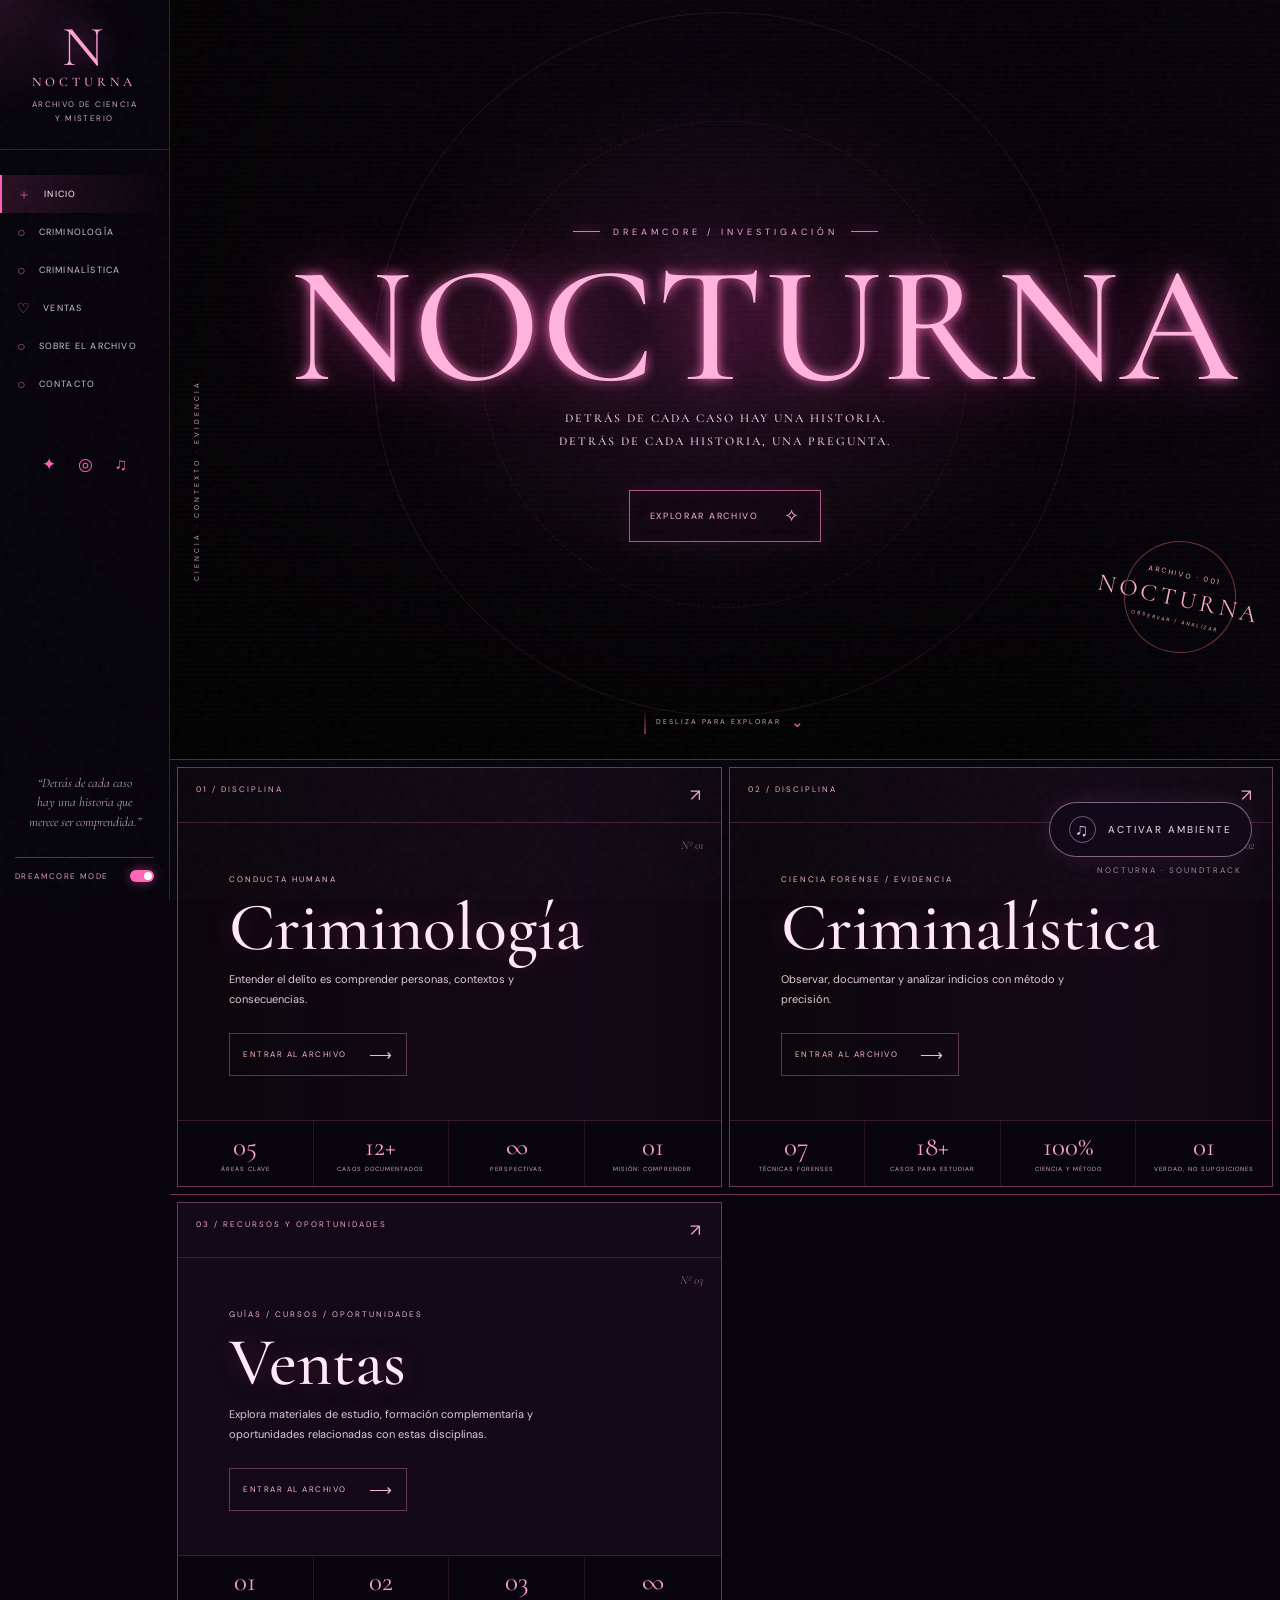
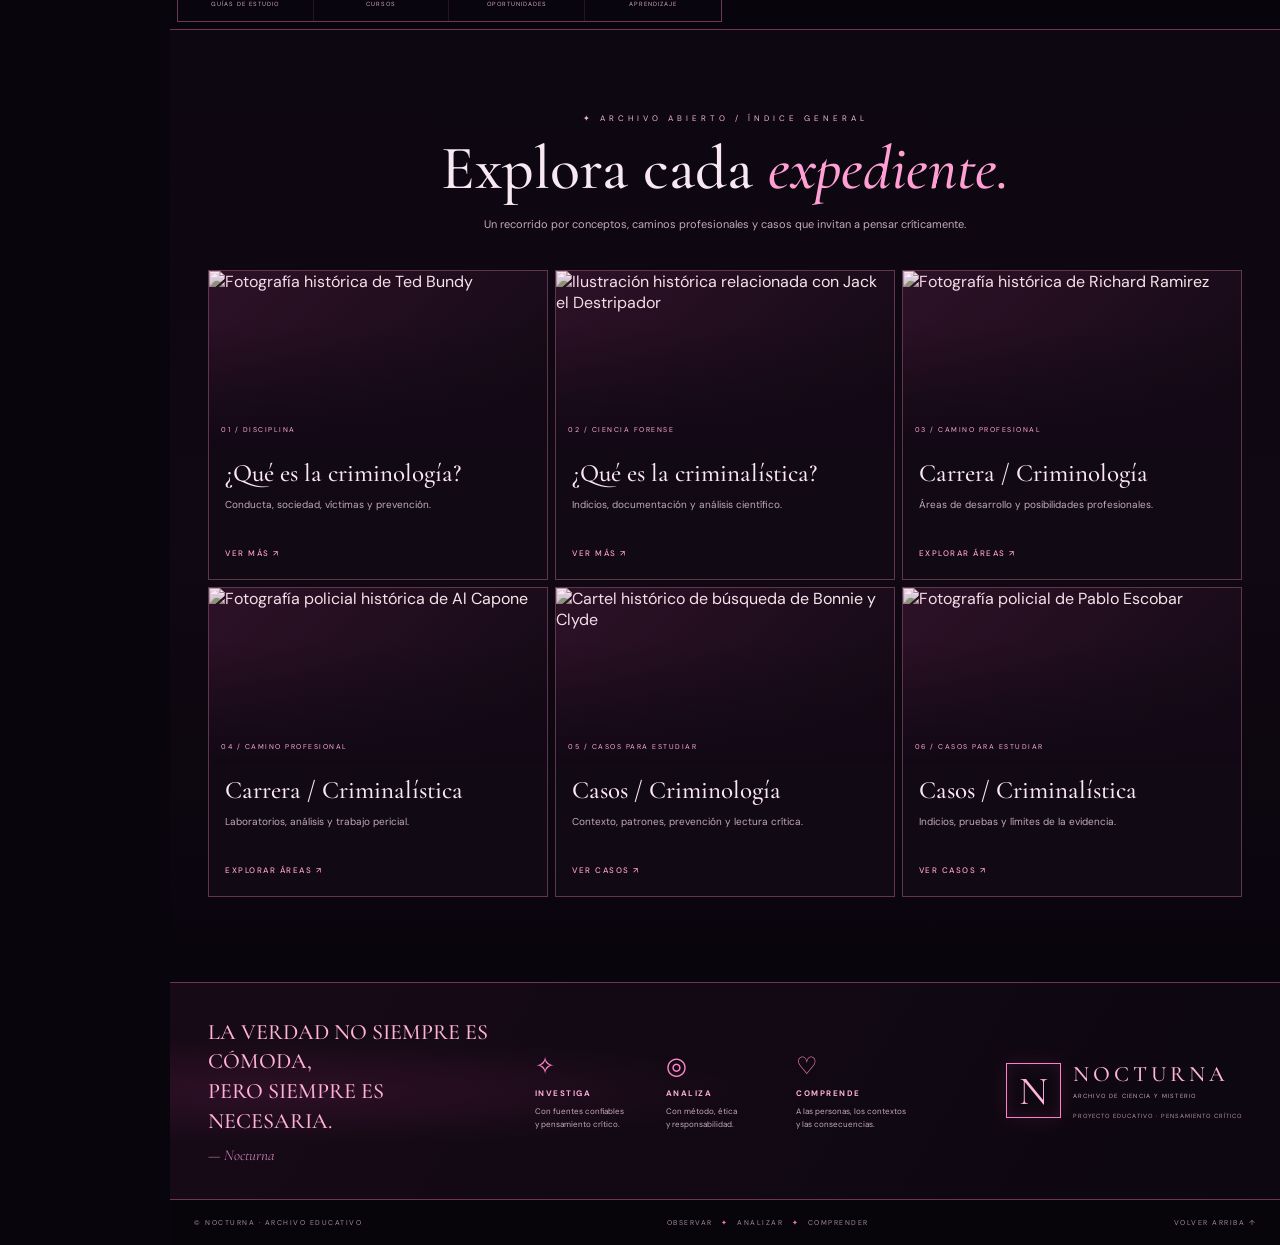
==== commit 4d1544d2: "Update index.html" ====
--- a/index.html
+++ b/index.html
@@ -61,20 +61,24 @@
     </a>
   </section>
 
-<section class="sales-entry reveal">
-  <div class="sales-entry-content">
-    <p class="sales-kicker">✦ NOCTURNA / RECURSOS Y OPORTUNIDADES</p>
-    <h2>Un espacio para <em>seguir creciendo.</em></h2>
-    <p>Descubre guías de estudio, cursos y oportunidades relacionadas con la criminología y la criminalística.</p>
-    <a class="sales-button" href="ventas.html">
-      EXPLORAR VENTAS <span>↗</span>
+<section class="discipline-grid sales-grid-single" aria-label="Recursos y oportunidades">
+    <a class="discipline-panel panel-sales reveal" href="ventas.html">
+      <div class="panel-bg"></div>
+      <div class="panel-top"><span>03 / RECURSOS Y OPORTUNIDADES</span><span>↗</span></div>
+      <div class="panel-copy">
+        <p class="kicker">GUÍAS / CURSOS / OPORTUNIDADES</p>
+        <h2>Ventas</h2>
+        <p>Explora materiales de estudio, formación complementaria y oportunidades relacionadas con estas disciplinas.</p>
+        <span class="enter-link">ENTRAR AL ARCHIVO <b>⟶</b></span>
+      </div>
+      <div class="panel-stats">
+        <div><b>01</b><small>GUÍAS DE ESTUDIO</small></div>
+        <div><b>02</b><small>CURSOS</small></div>
+        <div><b>03</b><small>OPORTUNIDADES</small></div>
+        <div><b>∞</b><small>APRENDIZAJE</small></div>
+      </div>
+      <span class="panel-index">Nº 03</span>
     </a>
-  </div>
-  <div class="sales-entry-seal">
-    <span>♡</span>
-    <small>APRENDER<br>CRECER<br>AVANZAR</small>
-    <b>✧</b>
-  </div>
 </section>
 
 <section class="archive-board" id="archivo">
--- a/styles.css
+++ b/styles.css
@@ -25,14 +25,155 @@
 @media(prefers-reduced-motion:reduce){*,*:before,*:after{animation-duration:.01ms!important;animation-iteration-count:1!important;transition-duration:.01ms!important;scroll-behavior:auto!important}.reveal{opacity:1;transform:none;filter:none}}
 
 
-/* NOCTURNA — botón flotante de música */
-.nocturna-music{position:fixed;right:22px;bottom:22px;z-index:120;display:flex;flex-direction:column;align-items:flex-end;gap:8px;font-family:var(--sans,Arial,sans-serif)}
-.nocturna-music__player{position:absolute;width:1px;height:1px;overflow:hidden;opacity:0;pointer-events:none;right:0;bottom:0}
-.nocturna-music__player iframe{width:200px;height:200px}
-.nocturna-music__button{display:flex;align-items:center;gap:10px;padding:12px 16px;border:1px solid #ff80c5aa;border-radius:999px;background:rgba(15,7,19,.9);color:#ffe7f5;box-shadow:0 0 22px #ff5fb733,inset 0 0 15px #ff5fb70d;backdrop-filter:blur(14px);font-size:9px;font-weight:700;letter-spacing:1.3px;cursor:pointer;transition:transform .25s,border-color .25s,box-shadow .25s}
-.nocturna-music__button:hover{transform:translateY(-3px);border-color:#ffa1d5;box-shadow:0 0 28px #ff5fb766}
-.nocturna-music__icon{display:grid;place-items:center;width:25px;height:25px;border-radius:50%;background:#ff5fb722;color:#ffa1d5;font-size:17px}
-.nocturna-music.is-playing .nocturna-music__icon{animation:nocturna-note 1.3s ease-in-out infinite}
-.nocturna-music__caption{max-width:240px;padding:5px 9px;border-radius:7px;background:#100714cc;color:#d8b4cd;font-size:9px;letter-spacing:.6px;text-align:right}
-@keyframes nocturna-note{0%,100%{box-shadow:0 0 0 #ff5fb700;transform:scale(1)}50%{box-shadow:0 0 15px #ff5fb766;transform:scale(1.08)}}
-@media(max-width:600px){.nocturna-music{right:12px;bottom:12px}.nocturna-music__button{padding:10px 12px;font-size:8px}.nocturna-music__caption{max-width:190px;font-size:8px}}
+/* =========================================
+   NOCTURNA — BOTÓN MUSICAL FLOTANTE
+========================================= */
+.nocturna-music {
+  position: fixed;
+  right: 28px;
+  bottom: 25px;
+  z-index: 9999;
+  display: flex;
+  flex-direction: column;
+  align-items: flex-end;
+  gap: 8px;
+}
+
+.nocturna-player-host {
+  position: absolute;
+  width: 200px;
+  height: 200px;
+  left: -10000px;
+  top: 0;
+  overflow: hidden;
+  opacity: 0;
+  pointer-events: none;
+}
+
+.nocturna-player-host iframe {
+  width: 200px;
+  height: 200px;
+  border: 0;
+}
+
+.music-button {
+  display: flex;
+  align-items: center;
+  gap: 12px;
+  padding: 13px 19px;
+  border: 1px solid rgba(224, 173, 222, .55);
+  border-radius: 50px;
+  background: rgba(18, 10, 25, .94);
+  color: #f5dff5;
+  font-family: "DM Sans", sans-serif;
+  font-size: 10px;
+  letter-spacing: 2px;
+  cursor: pointer;
+  backdrop-filter: blur(15px);
+  box-shadow: 0 0 25px rgba(191, 111, 190, .12);
+  transition: transform .3s ease, border-color .3s ease, box-shadow .3s ease;
+}
+
+.music-button:hover,
+.music-button:focus-visible {
+  transform: translateY(-3px);
+  border-color: #edb7e8;
+  box-shadow: 0 0 25px rgba(222, 151, 219, .3);
+  outline: none;
+}
+
+.music-icon {
+  display: grid;
+  place-items: center;
+  width: 27px;
+  height: 27px;
+  flex: 0 0 27px;
+  border: 1px solid rgba(224, 173, 222, .5);
+  border-radius: 50%;
+  color: #edb7e8;
+  font-size: 18px;
+}
+
+.nocturna-music.is-playing .music-icon {
+  animation: nocturnaMusicPulse 2s ease-in-out infinite;
+}
+
+.nocturna-music.is-playing .music-button {
+  border-color: rgba(237, 183, 232, .85);
+}
+
+.music-caption {
+  padding-right: 10px;
+  color: rgba(235, 208, 235, .65);
+  font-family: "DM Sans", sans-serif;
+  font-size: 8px;
+  letter-spacing: 2px;
+}
+
+@keyframes nocturnaMusicPulse {
+  0%, 100% { box-shadow: 0 0 0 rgba(237, 183, 232, 0); transform: scale(1); }
+  50% { box-shadow: 0 0 15px rgba(237, 183, 232, .45); transform: scale(1.08); }
+}
+
+@media (max-width: 600px) {
+  .nocturna-music { right: 14px; bottom: 15px; }
+  .music-button { padding: 10px 13px; gap: 8px; }
+  .music-label { font-size: 9px; }
+}
+
+@media (prefers-reduced-motion: reduce) {
+  .nocturna-music.is-playing .music-icon { animation: none; }
+}
+
+
+
+/* =========================================
+   NOCTURNA — VENTAS / ESPACIO ACADÉMICO
+   Extensión: conserva los estilos originales.
+========================================= */
+.sales-entry{position:relative;isolation:isolate;overflow:hidden;min-height:270px;margin:28px 7px;padding:clamp(28px,5vw,58px);display:flex;align-items:center;justify-content:space-between;gap:28px;border:1px solid #874568;background:radial-gradient(ellipse at 85% 50%,#a52e7833,transparent 38%),linear-gradient(115deg,#1b0c1d,#100812 70%);box-shadow:inset 0 0 45px #ff5fb70b}
+.sales-entry:before{content:"";position:absolute;z-index:-1;inset:0;pointer-events:none;background:linear-gradient(90deg,transparent,#ff5fb708,transparent)}
+.sales-entry-content{max-width:650px}
+.sales-kicker{margin:0;color:#ff9fd2;font-size:8px;letter-spacing:2.5px}
+.sales-entry h2{margin:15px 0 12px;font:500 clamp(35px,5vw,58px)/1 var(--serif);color:#ffe7f4}
+.sales-entry h2 em{color:#ff9fd2}
+.sales-entry-content>p:not(.sales-kicker){max-width:520px;color:#c9afc4;font-size:11px;line-height:1.9}
+.sales-button{display:inline-flex;align-items:center;gap:22px;margin-top:12px;padding:12px 17px;border:1px solid #ff80c5a8;background:#ff5fb710;color:#ffb6dc;font-size:8px;letter-spacing:1.5px;transition:.3s}
+.sales-button:hover{transform:translateY(-4px);background:#ff5fb722;border-color:#ffa1d5;box-shadow:0 0 25px #ff5fb733}
+.sales-button span{font-size:16px}
+.sales-entry-seal{flex:0 0 140px;width:140px;height:140px;display:flex;flex-direction:column;align-items:center;justify-content:center;gap:7px;border:1px solid #ff80c455;border-radius:50%;color:#ffadd8;transform:rotate(8deg);box-shadow:0 0 35px #ff5fb71b,inset 0 0 25px #ff5fb711}
+.sales-entry-seal span{font:55px/.8 var(--serif)}
+.sales-entry-seal small{text-align:center;font-size:6px;line-height:1.6;letter-spacing:1.5px}
+.sales-entry-seal b{font-size:16px;font-weight:400}
+
+.sales-hero{min-height:410px;position:relative;isolation:isolate;display:flex;align-items:center;overflow:hidden;padding:clamp(45px,8vw,90px);border-bottom:1px solid #9d426d88;background:radial-gradient(ellipse at 80% 30%,#b33c8733,transparent 40%),linear-gradient(120deg,#1b0b1d,#09050d)}
+.sales-hero:after{content:"03";position:absolute;z-index:-1;right:8%;top:50%;transform:translateY(-50%);font:300 clamp(150px,25vw,310px)/1 var(--serif);color:#ff8bc70b}
+.sales-hero-content{max-width:760px}
+.sales-eyebrow{margin:0;color:#f2b3d9;font-size:9px;letter-spacing:3px}
+.sales-hero h1{margin:20px 0;font:500 clamp(48px,7vw,88px)/.95 var(--serif);color:#ffe7f4;text-shadow:0 0 30px #ff69ba33}
+.sales-hero h1 em{color:#ff9fd2}
+.sales-hero-description{max-width:590px;color:#d5bdd0;font-size:12px;line-height:1.9}
+.sales-breadcrumb{margin-top:28px;color:#ffadd8;font-size:8px;letter-spacing:1.5px}
+.sales-breadcrumb a{color:#d8b4cd}
+.sales-catalog{padding-block:75px 90px}
+.sales-heading{max-width:650px;margin:0 auto 42px;text-align:center}
+.sales-heading .sales-eyebrow{font-size:8px}
+.sales-heading h2{margin:15px 0;font:500 clamp(38px,5vw,60px)/1 var(--serif);color:#ffe7f4}
+.sales-heading h2 em{color:#ff9fd2}
+.sales-heading>p:last-child{color:#c9afc4;font-size:11px;line-height:1.9}
+.sales-grid{display:grid;grid-template-columns:repeat(3,minmax(0,1fr));gap:15px}
+.sales-card{min-width:0;min-height:315px;position:relative;overflow:hidden;padding:27px 23px;display:flex;flex-direction:column;align-items:flex-start;border:1px solid #63344f;background:radial-gradient(ellipse at 100% 0%,#a83d7822,transparent 45%),#150b17;transition:transform .35s,border-color .35s,box-shadow .35s}
+.sales-card:hover{transform:translateY(-7px);border-color:#ff85c5;box-shadow:0 18px 45px #0008,0 0 25px #ff5fb71a}
+.sales-card-number{color:#ff9fd2;font:italic 17px var(--serif)}
+.sales-card-icon{width:55px;height:55px;margin:27px 0 17px;display:grid;place-items:center;border:1px solid #a34b78;border-radius:50%;color:#ffadd8;font-size:23px;box-shadow:0 0 20px #ff5fb71a}
+.sales-card h3{margin:0 0 12px;color:#ffe7f4;font:500 30px/1 var(--serif)}
+.sales-card p{margin:0;color:#c9afc4;font-size:11px;line-height:1.8}
+.sales-card-link{display:inline-flex;align-items:center;gap:18px;margin-top:auto;padding-top:25px;color:#ffadd8;font-size:8px;letter-spacing:1.5px}
+.sales-card-link:hover{color:white}
+.sales-note{margin-top:35px;padding:22px;border-left:2px solid #ff8ac7;background:#ff5fb70b}
+.sales-note p{margin:0;color:#c9afc4;font-size:11px;line-height:1.9}
+.sales-back{display:inline-block;margin-top:28px;color:#ffadd8;font-size:9px;letter-spacing:1.5px}
+@media(max-width:1000px){.sales-grid{grid-template-columns:repeat(2,minmax(0,1fr))}}
+@media(max-width:700px){.sales-entry{min-height:auto;margin:18px 7px;padding:27px 20px}.sales-entry-seal{flex-basis:90px;width:90px;height:90px}.sales-entry-seal span{font-size:35px}.sales-entry-seal small{font-size:5px}.sales-entry-seal b{display:none}.sales-hero{min-height:360px;padding:38px 22px}.sales-grid{grid-template-columns:1fr}.sales-card{min-height:270px}.sales-catalog{padding-block:52px 65px}}
+@media(max-width:390px){.sales-entry{gap:12px}.sales-entry-seal{flex-basis:68px;width:68px;height:68px}.sales-entry-seal span{font-size:28px}}
+
